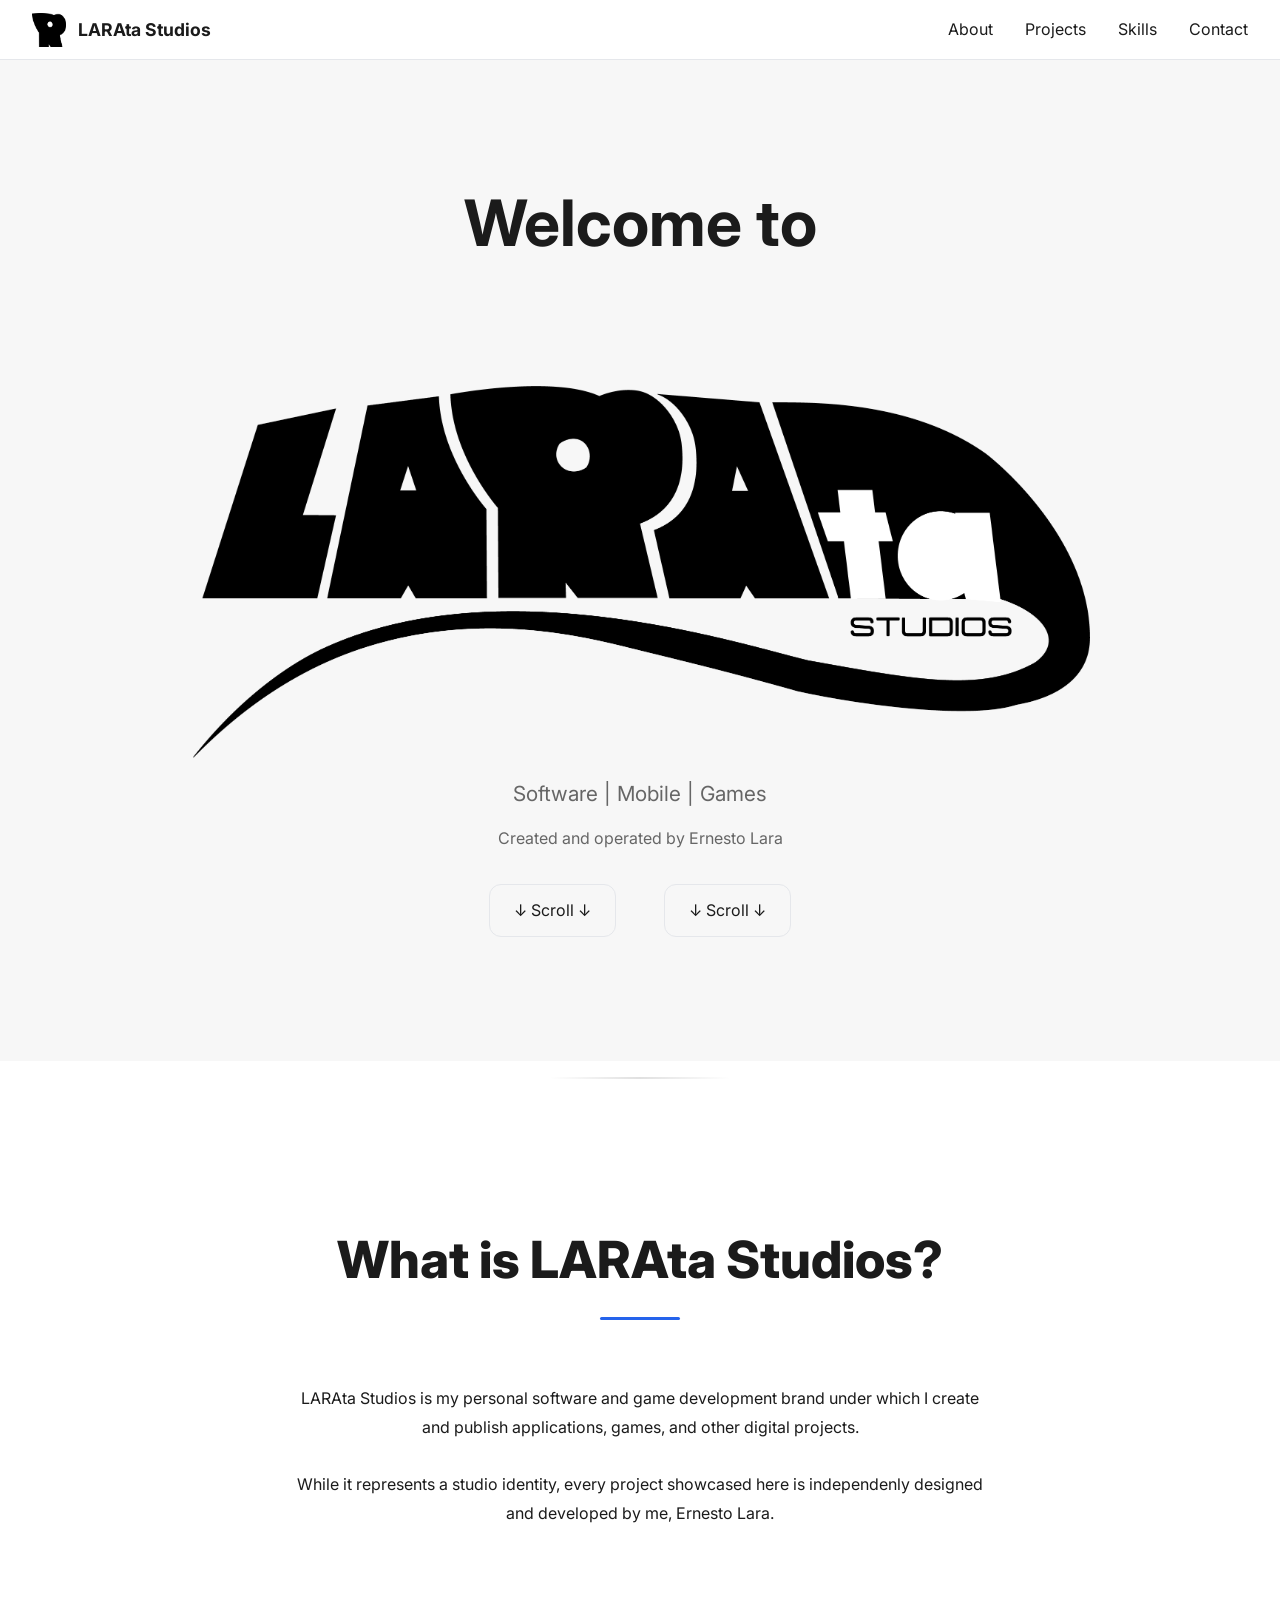
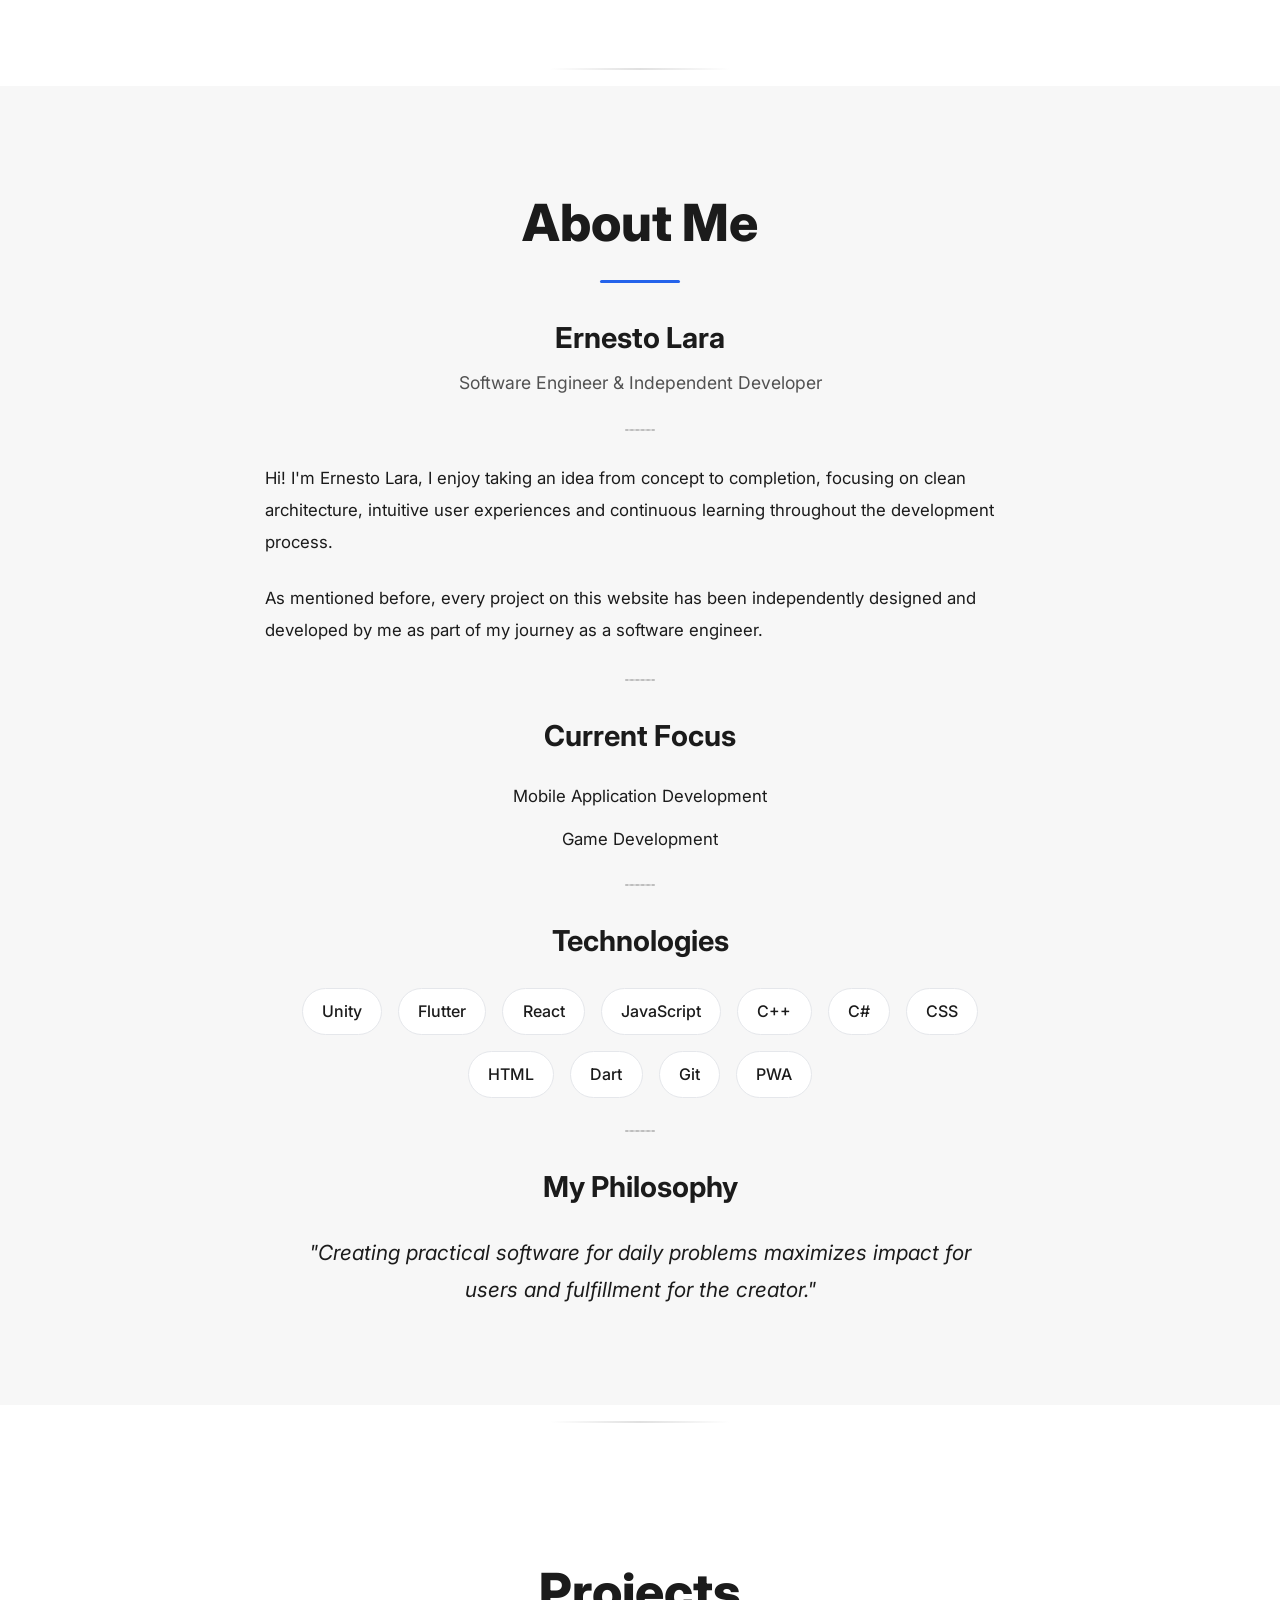
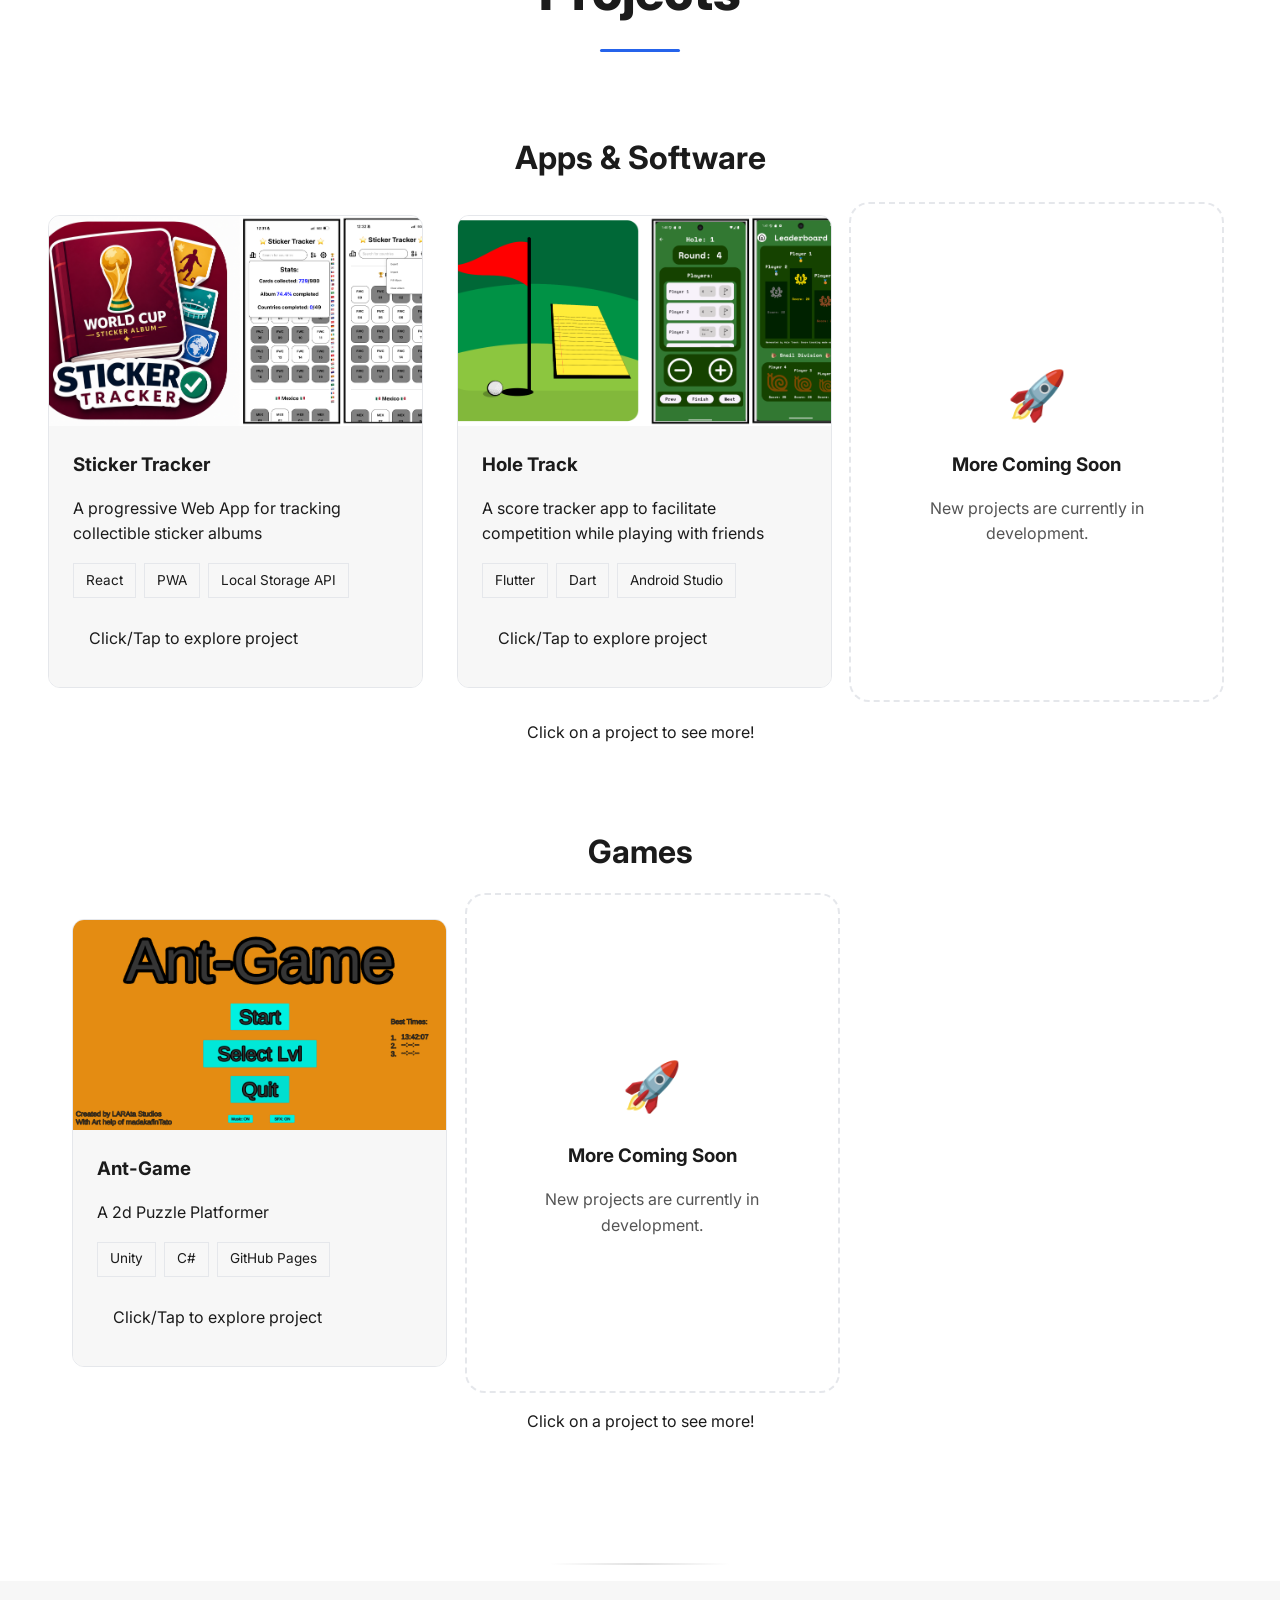
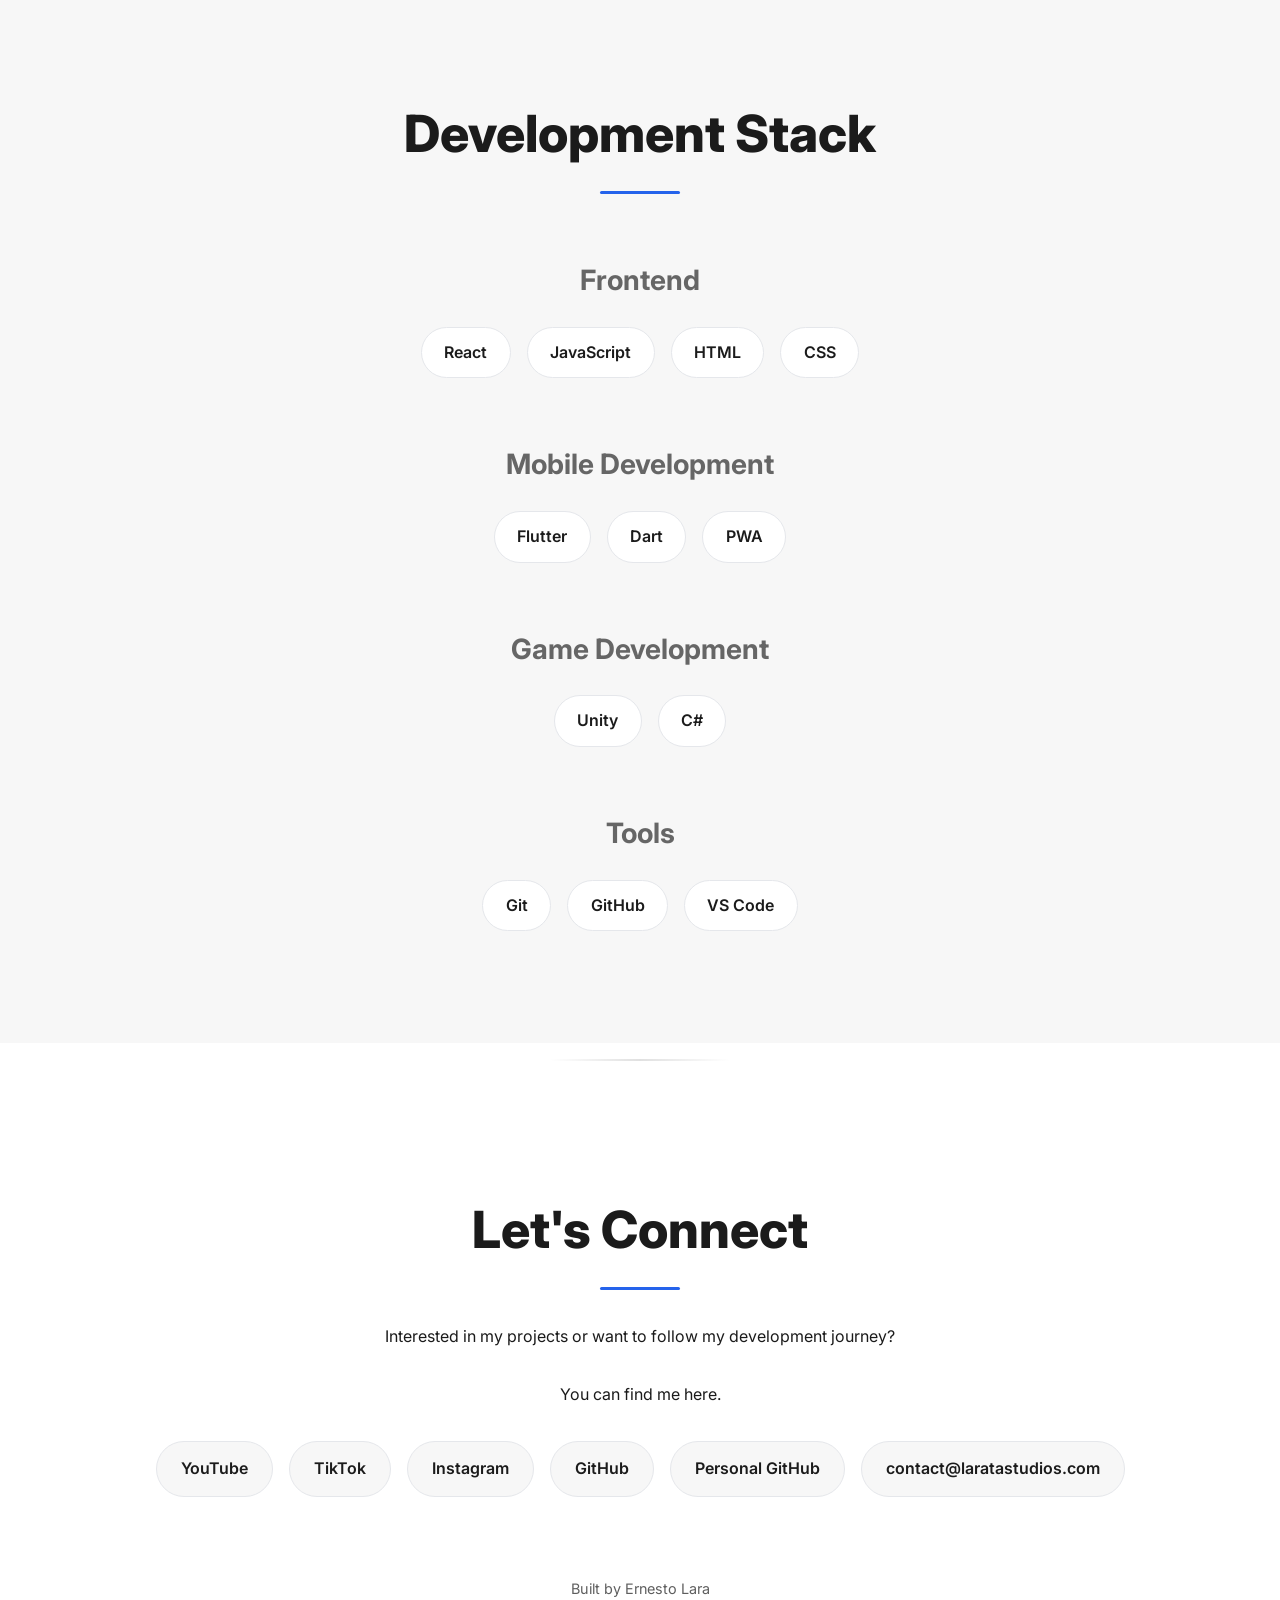
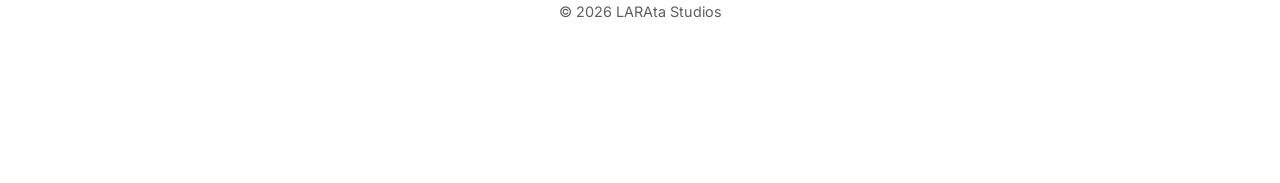
==== index.html @ 0b1e4a4b "Fixed routing not working" ====
<!doctype html>
<html lang="en">
  <head>
    <link rel="preconnect" href="https://fonts.googleapis.com">
    <link rel="preconnect" href="https://fonts.gstatic.com" crossorigin>
    
    <link href="https://fonts.googleapis.com/css2?family=Inter:wght@100..900&display=swap"
          rel="stylesheet"
    />
    
    
    <meta charset="UTF-8" />
    <link rel="icon" type="image/png" href="/favicon3.png" />
    <meta name="viewport" content="width=device-width, initial-scale=1.0" />
    <title>LARAta Studios</title>
    <script type="module" crossorigin src="/assets/index-BidEE31t.js"></script>
    <link rel="stylesheet" crossorigin href="/assets/index-SBicfuR3.css">
  </head>
  <body>
    <div id="root"></div>
  </body>
</html>
---- assets/index-SBicfuR3.css ----
:root{--font-family:"Inter", -apple-system, BlinkMacSystemFont, "Segoe UI", sans-serif;--bg:#fff;--surface:#f7f7f7;--text:#1b1b1b;--text-secondary:#666;--accent:#2563eb;--accent-hover:#1d4ed8;--border:#e5e7eb;--section-divider:#0000001f;--max-width:1200px;--section-padding:6rem;--radius-sm:8px;--radius-md:12px;--radius-lg:20px;--shadow-sm:0 2px 8px #0000000d;--shadow-md:0 6px 18px #00000014;--transition:.25s ease;--filter:none}@media (width<=1024px){:root{font-size:16px}}@media (prefers-color-scheme:dark){:root{--bg:#111;--surface:#1b1b1b;--text:#f4f4f4;--text-secondary:#b5b5b5;--accent:#4f8cff;--accent-hover:#79a6ff;--border:#fff;--filter:invert(1);--section-divider:#ffffff1f}}*,:before,:after{box-sizing:border-box;margin:0;padding:0}html{scroll-behavior:smooth}body{font-family:var(--font-family);background:var(--bg);color:var(--text);text-rendering:optimizelegibility;-webkit-font-smoothing:antialiased;-moz-osx-font-smoothing:grayscale;line-height:1.6}img{max-width:100%;display:block}a{color:inherit;text-decoration:none}button{font:inherit;cursor:pointer;background:0 0;border:none}ul,ol{list-style:none}section{padding:var(--section-padding) 0}.container{width:95%;margin:12px auto}body.menu-open{overflow:hidden}.page-section{padding:7rem 2rem}.page-section>*{max-width:1200px;margin-left:auto;margin-right:auto}.page-section-alt{background:var(--surface)}.section-title{text-align:center;font-size:clamp(2rem,4vw,3.5rem);font-weight:800}.section-title:after{content:"";background:var(--accent);border-radius:999px;width:80px;height:3px;margin:1rem auto 0;display:block}.studio-logo{border-radius:12px}.navbar{-webkit-backdrop-filter:blur(10px);backdrop-filter:blur(10px);background:var(--bg);border-bottom:1px solid var(--border);z-index:1000;padding-top:1px;position:sticky;top:0}.navbar-container{justify-content:space-between;align-items:center;display:flex}.navbar-brand{align-items:center;gap:.75rem;display:flex}.navbar-brand:hover{color:var(--accent)}.navbar-brand img{filter:var(--filter);cursor:pointer;width:34px;height:34px}.navbar-brand span{cursor:pointer;font-size:1.1rem;font-weight:700}.navbar-links{display:none}.navbar-links a,button{transition:var(--transition);color:var(--text)}.navbar-links a:hover,button:hover{color:var(--accent)}.menu-btn{display:block}.menu-btn img{filter:var(--filter)}.mobile-menu{background:var(--bg);z-index:1000;flex-direction:column;justify-content:center;align-items:center;gap:2rem;display:flex;position:fixed;inset:0;overflow-y:auto}.close-button{font-size:2rem;position:absolute;top:2rem;right:2rem}.mobile-menu a,.a-btn{color:var(--text);font-size:1.5rem;text-decoration:none}@media (width>=768px){.navbar-links{gap:2rem;display:flex}.menu-btn{display:none}}.hero{min-height:calc(100vh - var(--navbar-height));flex-direction:column;align-items:center;display:flex}.hero-container{text-align:center;flex-direction:column;justify-content:center;align-items:center;gap:1rem;display:flex}.logo-img{border:0px solid var(--border);width:100%;filter:var(--filter);border-radius:12px;justify-content:center;align-items:center;padding-top:100px;display:flex}.hero-title{font-size:2.5rem;font-weight:700}.tagline{color:var(--text-secondary);font-size:1.3rem}.hero-owner{color:var(--text-secondary)}.hero-btns{gap:3rem;margin-top:1rem;display:flex}.hero-btns button{color:var(--text);border-radius:var(--radius-md);border:1px solid var(--border);transition:var(--transition);cursor:default;padding:.8rem 1.5rem}@media (width>=768px){.logo-img{width:900px}.hero-title{font-size:4rem}}.about{flex-direction:column;align-items:center;max-width:100%;margin:0 auto;padding:6rem 2rem;display:flex}.about-title{text-align:center;font-size:clamp(2.5rem,5vw,4rem);font-weight:800}.section-divider{border:1px dashed var(--section-divider);background:var(--section-divider);border-radius:999px;width:30px;height:0;margin:2rem 0}.about-intro{flex-direction:column;align-items:center;gap:.5rem;display:flex}.about-intro h3{margin-top:2rem;font-size:1.8rem;font-weight:700}.about-subtitle{opacity:.75;text-align:center;font-size:1.1rem}.about-content{flex-direction:column;gap:1.5rem;max-width:750px;display:flex}.about-content p{text-align:left;font-size:1.05rem;line-height:1.9}.about-group{flex-direction:column;align-items:center;gap:1.5rem;display:flex}.about-group h3{font-size:1.8rem;font-weight:700}.about-list{text-align:center;flex-direction:column;gap:1rem;padding:0;list-style:none;display:flex}.about-list li{font-size:1.05rem}.tech-list{flex-wrap:wrap;justify-content:center;gap:1rem;max-width:700px;display:flex}.tech-list span{border:1px solid var(--border);background:var(--bg);border-radius:999px;padding:.6rem 1.2rem;font-weight:500}.about-group blockquote{text-align:center;max-width:700px;font-size:1.3rem;font-style:italic;line-height:1.8}@media (width<=768px){.about{padding:4rem 1.5rem}.about-content{text-align:left}.tech-list{gap:.75rem}}.skills{flex-direction:column;align-items:center;gap:4rem;display:flex}.skill-category{flex-direction:column;align-items:center;gap:1.5rem;display:flex}.skill-category h3{color:var(--text-secondary);font-size:1.75rem;font-weight:700}.skill-list{flex-wrap:wrap;justify-content:center;gap:1rem;max-width:900px;display:flex}.skill-list span{border:1px solid var(--border);background:var(--bg);border-radius:999px;padding:.75rem 1.4rem;font-weight:600;transition:all .2s}.skill-list span:hover{border-color:var(--accent);transform:translateY(-2px)}@media (width<=768px){.skills{gap:3rem}.skill-list{gap:.75rem}}.project-card{border:1px solid var(--border);border-radius:var(--radius-md);cursor:pointer;flex-direction:column;margin:1rem;transition:all .2s;display:flex;overflow:hidden}.project-card:hover{transform:translateY(-6px)}.project-image{aspect-ratio:16/9;object-fit:cover;width:100%}.project-content{background:var(--surface);flex-direction:column;gap:1rem;padding:1.5rem;display:flex}.project-technologies{flex-wrap:wrap;gap:.5rem;display:flex}.project-technologies span{border:1px solid var(--border);padding:.35rem .75rem;font-size:.85rem}.project-btn{border-radius:var(--radius-md);border:0px solid var(--border);align-self:flex-start;padding:.75rem 1rem}.coming-soon-card{aspect-ratio:3/4;border:2px dashed var(--border);border-radius:20px;flex-direction:column;flex-shrink:0;justify-content:center;align-items:center;gap:1rem;width:350px;transition:all .25s;display:flex}.coming-soon-icon{font-size:3rem}.coming-soon-card-h3{text-align:center}.coming-soon-card-p{text-align:center;opacity:.75;max-width:220px}.coming-soon-card:hover{transform:translateY(-4px)}.projects-section{flex-direction:column;gap:5rem;display:flex}.projects-category{flex-direction:column;justify-content:center;align-items:center;gap:0;width:100%;display:flex}.mobile{text-align:center;display:none}.not-mobile{text-align:center}.projects-category-h3{text-align:center;font-size:2rem;font-weight:700}.projects-wraper{width:100%;overflow:hidden}.projects-carousel{scroll-behavior:smooth;scroll-snap-type:x proximity;scrollbar-width:none;justify-content:left;align-items:center;gap:.1rem;max-width:100%;padding:1rem;display:flex;overflow:auto hidden}.projects-carousel>*{scroll-snap-align:start;flex:0 0 375px}@media (width<=768px){.mobile{text-align:center;display:block}.not-mobile{display:none}.projects-carousel{justify-content:left}.projects-carousel>*{flex:0 0 375px}}.connect{flex-direction:column;align-items:center;gap:2rem;display:flex}.connect-description{text-align:center;max-width:650px;line-height:1.8}.connect-links{flex-wrap:wrap;justify-content:center;gap:1rem;display:flex}.connect-links a{color:var(--text);background:var(--surface);border:1px solid var(--border);border-radius:999px;padding:.9rem 1.5rem;font-weight:600;text-decoration:none;transition:all .2s}.connect-links a:hover{border-color:var(--accent);transform:translateY(-2px)}.footer{text-align:center;opacity:.7;padding:3rem 2rem;font-size:.9rem}@media (width<=768px){.connect-links{flex-direction:column;width:100%;max-width:350px}.connect-links a{text-align:center}}.studio{text-align:center}.studio p{margin-top:4rem;max-width:700px;margin-inline:auto;line-height:1.8}.page-divider{justify-content:center;align-items:center;padding:1rem 0;display:flex}.page-divider:before{content:"";background:linear-gradient(to right, transparent, var(--section-divider),transparent);border-radius:999px;width:180px;height:2px}.p-subtitle{max-width:95%;color:var(--text-secondary);text-align:left;text-align:center;margin-bottom:2rem;line-height:1.7}.main-btns{color:var(--text);border:1px solid var(--border);background-color:#00f;border-radius:12px;margin-right:12px;padding:8px}.main-container{flex-direction:column;justify-content:center;display:flex}.src-code{text-align:center;color:var(--text-secondary);margin-bottom:5rem}.main-container h1{text-align:center;margin-top:6rem;margin-bottom:2rem;font-size:2rem}.main-container h1:after{content:"";background:var(--accent);border-radius:999px;width:70px;height:3px;margin:.8rem auto 0;display:block}.main-title{text-align:center;white-space:nowrap;margin-top:12px;font-size:clamp(2.5rem,6vw,5rem);font-weight:800}@media (width<=764px){.main-container h1{font-size:1.5rem}.main-title{font-size:clamp(2.5rem,6vw,5rem)}}@media (width>=1200px){.src-code{margin-left:360px;margin-right:360px}}.project-section-ul{text-align:center;flex-direction:column;align-items:center;gap:1rem;list-style:none;display:flex}.project-section-ul li{color:var(--text-secondary);font-size:1.05rem;line-height:1.7}.design-container{flex-direction:column;justify-content:center;align-items:center;margin:0 12px;display:flex}.decision-container h3{text-align:center;margin-bottom:.5rem;font-weight:500}.design-container p{max-width:950px;color:var(--text-secondary);text-align:left;margin-bottom:2rem;line-height:1.7}@media (width>=4400px){.design-container{margin-left:360px;margin-right:360px}}.challenges-container ul{text-align:left;flex-direction:column;gap:1.5rem;display:flex}.challenges-container li{color:var(--text-secondary);line-height:1.8rem}.challenges-container strong{color:red}@media (width>=1200px){.challenges-container ul{margin-left:320px;margin-right:320px}}.back-btn{z-index:1000;border:1px solid var(--border);background:var(--surface);color:var(--text);cursor:pointer;border-radius:999px;padding:.8rem 1.2rem;transition:all .2s;position:fixed;bottom:1.5rem;left:1.5rem;box-shadow:0 8px 20px #00000026}.back-btn:hover{transform:translate(-2px)}@media (width<=768px){.back-btn{padding:.75rem 1rem;font-size:.9rem;bottom:1rem;left:1rem}}.project-gallery{margin:1rem 0}.gallery-container{justify-content:center;align-items:center;gap:1rem;display:flex}.gallery-img-container{border:1px solid var(--border);border-radius:16px;justify-content:center;align-items:center;width:1200px;min-height:500px;max-height:75vh;padding:1rem;display:flex;overflow:hidden}.gallery-image{object-fit:contain;-webkit-user-select:none;user-select:none;width:auto;max-width:100%;height:auto;max-height:70vh}.gallery-arrow{width:64px;height:64px;color:var(--text);border:0px solid var(--border);background:var(--bg);cursor:pointer;border-radius:50%;font-size:1.25rem;transition:all .2s}.arrow-img{width:64px;height:64px;filter:var(--filter)}.gallery-arrow:hover{transform:scale(1.1)}.gallery-indicators{justify-content:center;gap:.75rem;margin-top:1.5rem;display:flex}.gallery-dot{cursor:pointer;opacity:.35;background:var(--text);border:none;border-radius:50%;width:12px;height:12px;transition:all .2s}.gallery-dot.active{opacity:1;transform:scale(1.3)}@media (width<=768px){.gallery-container{gap:.5rem}.gallery-img-container{min-height:350px;max-height:60hv;flex:1;padding:.5rem}.gallery-arrow{width:40px;height:40px}}.project-links{flex-wrap:wrap;justify-content:center;align-items:center;gap:1rem;margin:0 0;display:flex}.project-button{cursor:pointer;border:2px solid #0000;border-radius:999px;padding:.9rem 1.6rem;font-weight:600;text-decoration:none;transition:all .2s}.project-button.primary{background:var(--accent);color:#fff}.project-button.primary:hover{opacity:.92;transform:translateY(-2px)}.project-button.secondary{color:var(--text);border:2px solid var(--border);background:0 0}.project-button.secondary:hover{background:var(--surface);transform:translateY(-2px)}@media (width<=768px){.project-links{flex-direction:column;align-items:stretch}.project-button{text-align:center}}
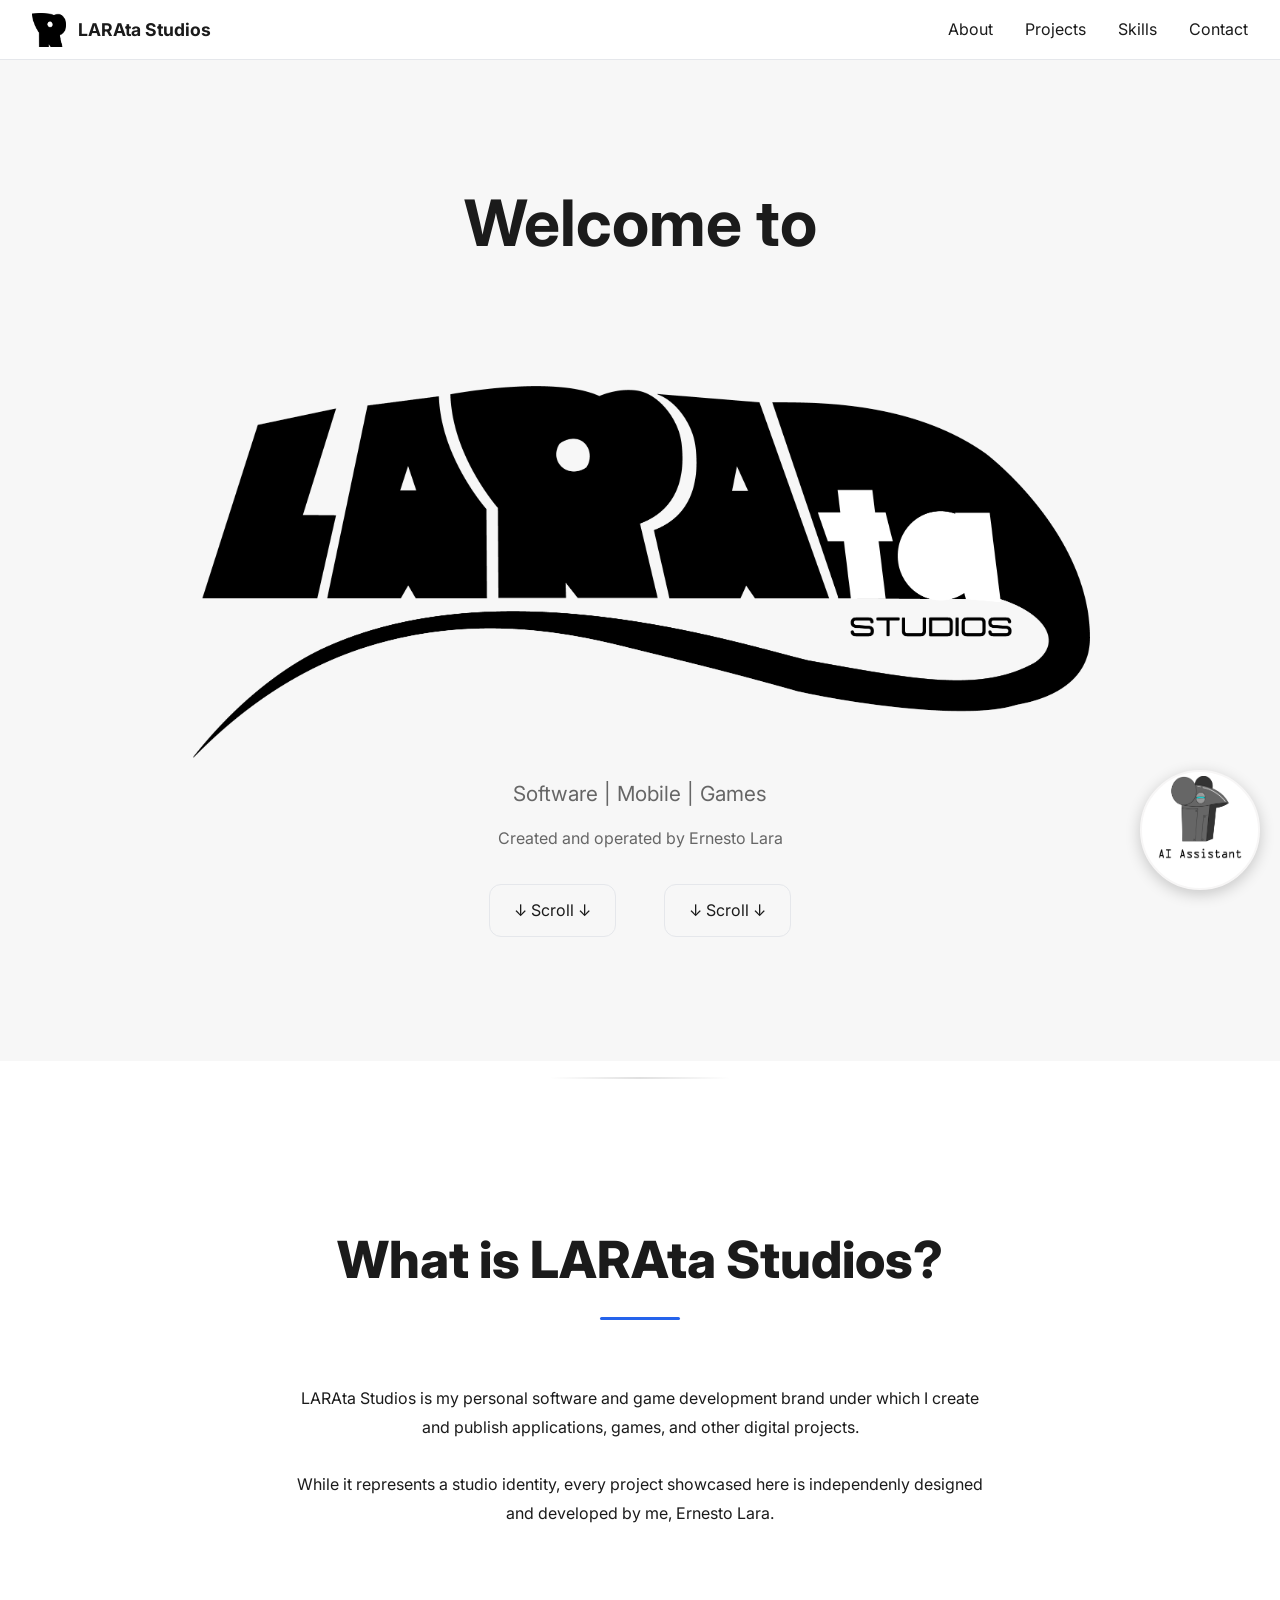
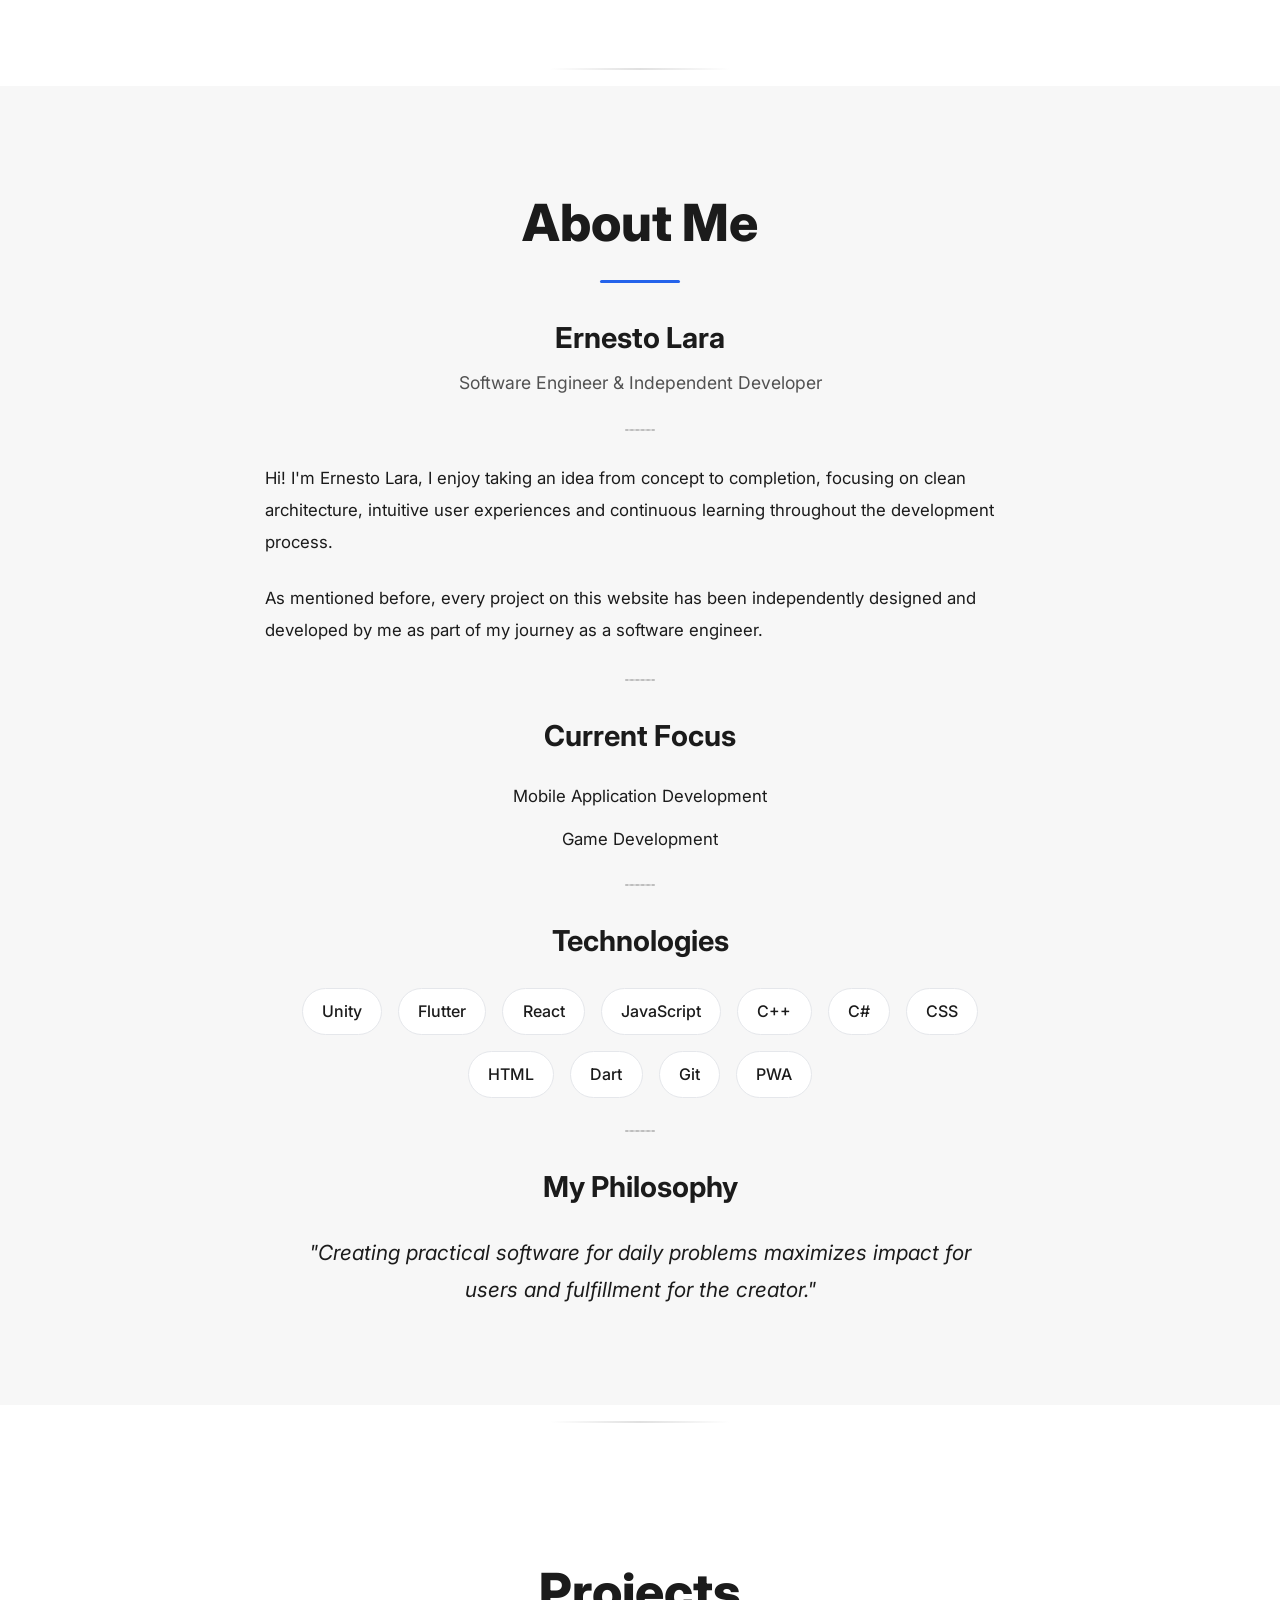
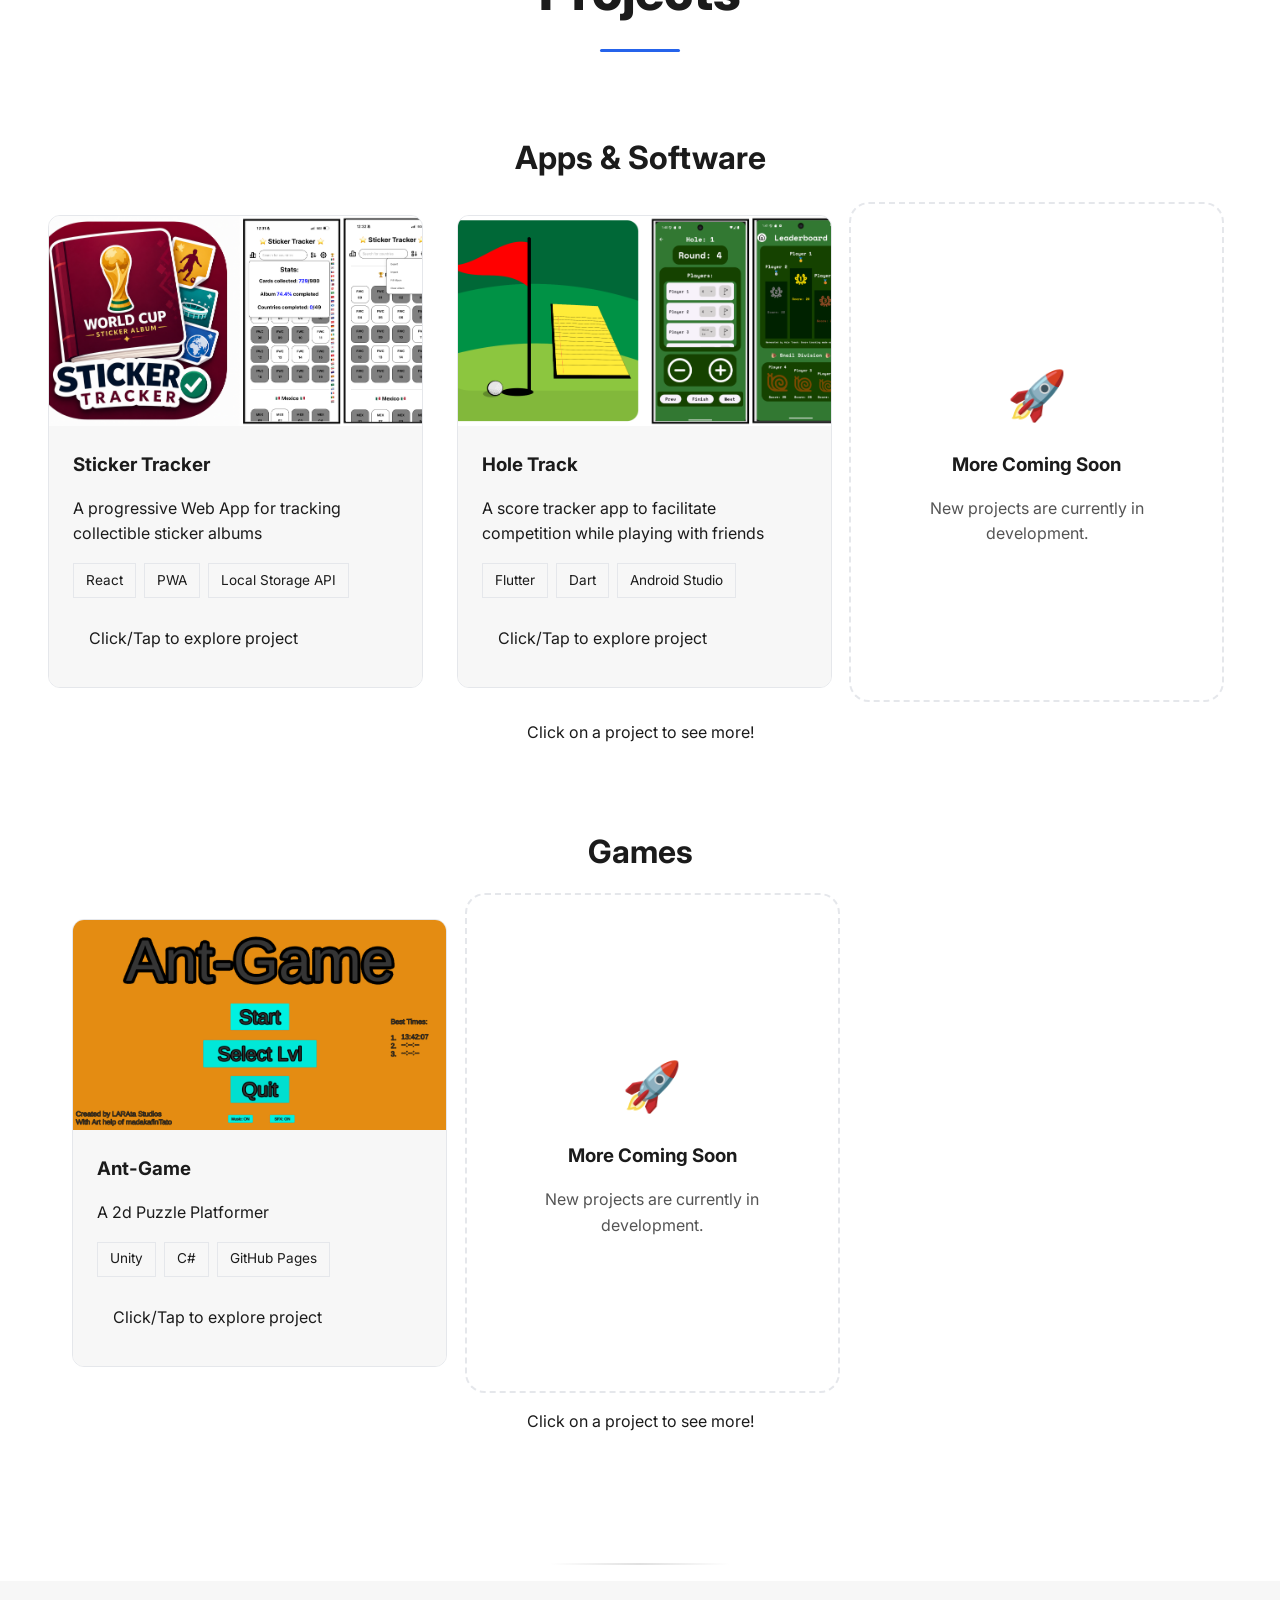
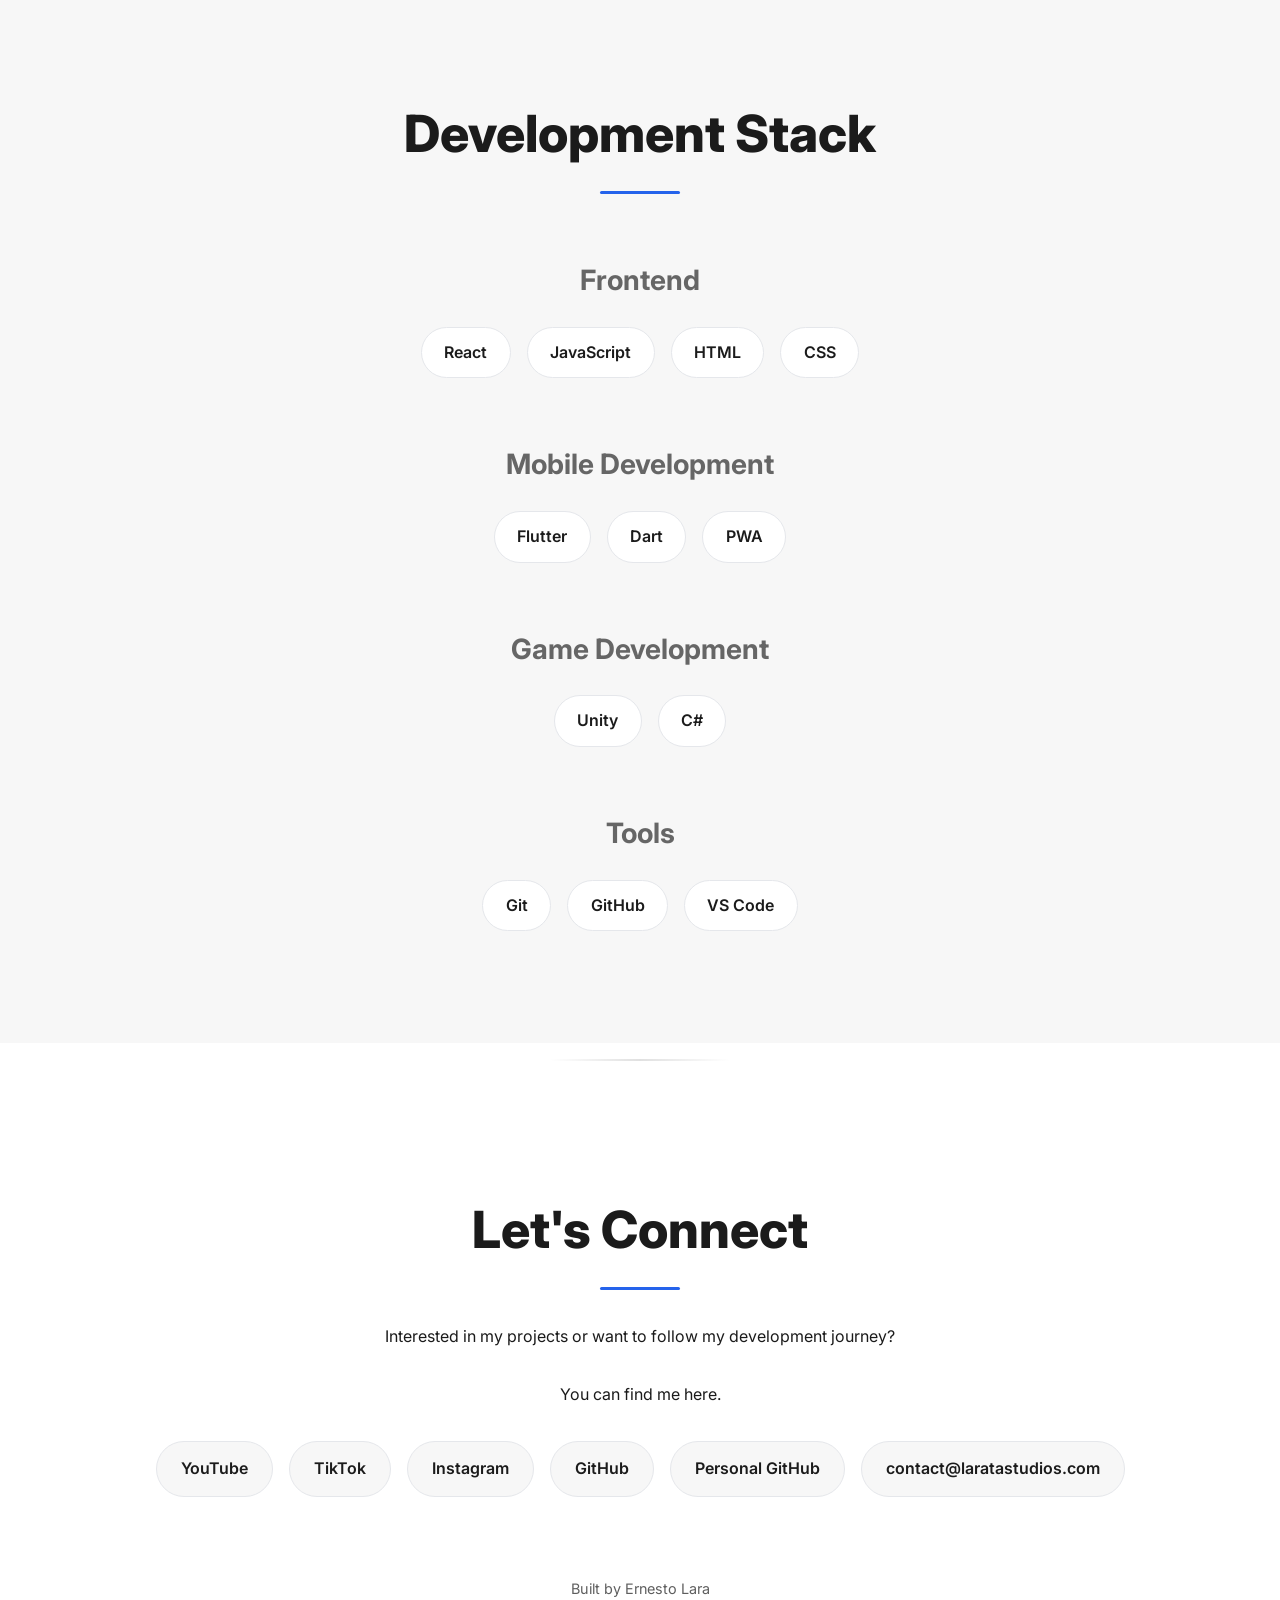
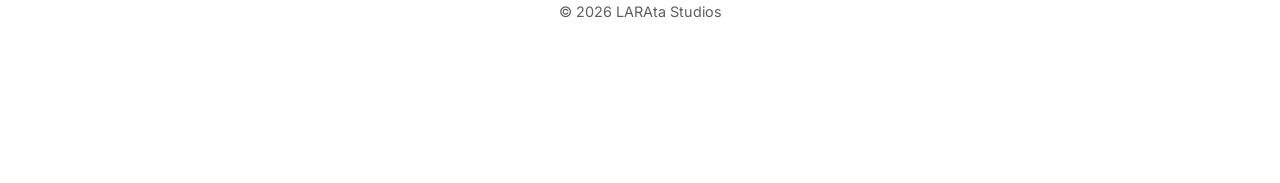
==== commit 848f146e: "Added AI Assistant" ====
--- a/index.html
+++ b/index.html
@@ -13,8 +13,8 @@
     <link rel="icon" type="image/png" href="/favicon3.png" />
     <meta name="viewport" content="width=device-width, initial-scale=1.0" />
     <title>LARAta Studios</title>
-    <script type="module" crossorigin src="/assets/index-BidEE31t.js"></script>
-    <link rel="stylesheet" crossorigin href="/assets/index-SBicfuR3.css">
+    <script type="module" crossorigin src="/assets/index-DReFy191.js"></script>
+    <link rel="stylesheet" crossorigin href="/assets/index-CR5Vaqlk.css">
   </head>
   <body>
     <div id="root"></div>
--- a/assets/index-CR5Vaqlk.css
+++ b/assets/index-CR5Vaqlk.css
@@ -0,0 +1 @@
+:root{--font-family:"Inter", -apple-system, BlinkMacSystemFont, "Segoe UI", sans-serif;--bg:#fff;--surface:#f7f7f7;--text:#1b1b1b;--text-secondary:#666;--accent:#2563eb;--accent-hover:#1d4ed8;--border:#e5e7eb;--section-divider:#0000001f;--max-width:1200px;--section-padding:6rem;--radius-sm:8px;--radius-md:12px;--radius-lg:20px;--shadow-sm:0 2px 8px #0000000d;--shadow-md:0 6px 18px #00000014;--transition:.25s ease;--filter:none}@media (width<=1024px){:root{font-size:16px}}@media (prefers-color-scheme:dark){:root{--bg:#111;--surface:#1b1b1b;--text:#f4f4f4;--text-secondary:#b5b5b5;--accent:#4f8cff;--accent-hover:#79a6ff;--border:#fff;--filter:invert(1);--section-divider:#ffffff1f}}*,:before,:after{box-sizing:border-box;margin:0;padding:0}html{scroll-behavior:smooth}body{font-family:var(--font-family);background:var(--bg);color:var(--text);text-rendering:optimizelegibility;-webkit-font-smoothing:antialiased;-moz-osx-font-smoothing:grayscale;line-height:1.6}img{max-width:100%;display:block}a{color:inherit;text-decoration:none}button{font:inherit;cursor:pointer;background:0 0;border:none}ul,ol{list-style:none}section{padding:var(--section-padding) 0}.container{width:95%;margin:12px auto}body.menu-open{overflow:hidden}.page-section{padding:7rem 2rem}.page-section>*{max-width:1200px;margin-left:auto;margin-right:auto}.page-section-alt{background:var(--surface)}.section-title{text-align:center;font-size:clamp(2rem,4vw,3.5rem);font-weight:800}.section-title:after{content:"";background:var(--accent);border-radius:999px;width:80px;height:3px;margin:1rem auto 0;display:block}.studio-logo{border-radius:12px}.navbar{-webkit-backdrop-filter:blur(10px);backdrop-filter:blur(10px);background:var(--bg);border-bottom:1px solid var(--border);z-index:1000;padding-top:1px;position:sticky;top:0}.navbar-container{justify-content:space-between;align-items:center;display:flex}.navbar-brand{align-items:center;gap:.75rem;display:flex}.navbar-brand:hover{color:var(--accent)}.navbar-brand img{filter:var(--filter);cursor:pointer;width:34px;height:34px}.navbar-brand span{cursor:pointer;font-size:1.1rem;font-weight:700}.navbar-links{display:none}.navbar-links a,button{transition:var(--transition);color:var(--text)}.navbar-links a:hover,button:hover{color:var(--accent)}.menu-btn{display:block}.menu-btn img{filter:var(--filter)}.mobile-menu{background:var(--bg);z-index:1000;flex-direction:column;justify-content:center;align-items:center;gap:2rem;display:flex;position:fixed;inset:0;overflow-y:auto}.close-button{font-size:2rem;position:absolute;top:2rem;right:2rem}.mobile-menu a,.a-btn{color:var(--text);font-size:1.5rem;text-decoration:none}@media (width>=768px){.navbar-links{gap:2rem;display:flex}.menu-btn{display:none}}.hero{min-height:calc(100vh - var(--navbar-height));flex-direction:column;align-items:center;display:flex}.hero-container{text-align:center;flex-direction:column;justify-content:center;align-items:center;gap:1rem;display:flex}.logo-img{border:0px solid var(--border);width:100%;filter:var(--filter);border-radius:12px;justify-content:center;align-items:center;padding-top:100px;display:flex}.hero-title{font-size:2.5rem;font-weight:700}.tagline{color:var(--text-secondary);font-size:1.3rem}.hero-owner{color:var(--text-secondary)}.hero-btns{gap:3rem;margin-top:1rem;display:flex}.hero-btns button{color:var(--text);border-radius:var(--radius-md);border:1px solid var(--border);transition:var(--transition);cursor:default;padding:.8rem 1.5rem}@media (width>=768px){.logo-img{width:900px}.hero-title{font-size:4rem}}.about{flex-direction:column;align-items:center;max-width:100%;margin:0 auto;padding:6rem 2rem;display:flex}.about-title{text-align:center;font-size:clamp(2.5rem,5vw,4rem);font-weight:800}.section-divider{border:1px dashed var(--section-divider);background:var(--section-divider);border-radius:999px;width:30px;height:0;margin:2rem 0}.about-intro{flex-direction:column;align-items:center;gap:.5rem;display:flex}.about-intro h3{margin-top:2rem;font-size:1.8rem;font-weight:700}.about-subtitle{opacity:.75;text-align:center;font-size:1.1rem}.about-content{flex-direction:column;gap:1.5rem;max-width:750px;display:flex}.about-content p{text-align:left;font-size:1.05rem;line-height:1.9}.about-group{flex-direction:column;align-items:center;gap:1.5rem;display:flex}.about-group h3{font-size:1.8rem;font-weight:700}.about-list{text-align:center;flex-direction:column;gap:1rem;padding:0;list-style:none;display:flex}.about-list li{font-size:1.05rem}.tech-list{flex-wrap:wrap;justify-content:center;gap:1rem;max-width:700px;display:flex}.tech-list span{border:1px solid var(--border);background:var(--bg);border-radius:999px;padding:.6rem 1.2rem;font-weight:500}.about-group blockquote{text-align:center;max-width:700px;font-size:1.3rem;font-style:italic;line-height:1.8}@media (width<=768px){.about{padding:4rem 1.5rem}.about-content{text-align:left}.tech-list{gap:.75rem}}.skills{flex-direction:column;align-items:center;gap:4rem;display:flex}.skill-category{flex-direction:column;align-items:center;gap:1.5rem;display:flex}.skill-category h3{color:var(--text-secondary);font-size:1.75rem;font-weight:700}.skill-list{flex-wrap:wrap;justify-content:center;gap:1rem;max-width:900px;display:flex}.skill-list span{border:1px solid var(--border);background:var(--bg);border-radius:999px;padding:.75rem 1.4rem;font-weight:600;transition:all .2s}.skill-list span:hover{border-color:var(--accent);transform:translateY(-2px)}@media (width<=768px){.skills{gap:3rem}.skill-list{gap:.75rem}}.project-card{border:1px solid var(--border);border-radius:var(--radius-md);cursor:pointer;flex-direction:column;margin:1rem;transition:all .2s;display:flex;overflow:hidden}.project-card:hover{transform:translateY(-6px)}.project-image{aspect-ratio:16/9;object-fit:cover;width:100%}.project-content{background:var(--surface);flex-direction:column;gap:1rem;padding:1.5rem;display:flex}.project-technologies{flex-wrap:wrap;gap:.5rem;display:flex}.project-technologies span{border:1px solid var(--border);padding:.35rem .75rem;font-size:.85rem}.project-btn{border-radius:var(--radius-md);border:0px solid var(--border);align-self:flex-start;padding:.75rem 1rem}.coming-soon-card{aspect-ratio:3/4;border:2px dashed var(--border);border-radius:20px;flex-direction:column;flex-shrink:0;justify-content:center;align-items:center;gap:1rem;width:350px;transition:all .25s;display:flex}.coming-soon-icon{font-size:3rem}.coming-soon-card-h3{text-align:center}.coming-soon-card-p{text-align:center;opacity:.75;max-width:220px}.coming-soon-card:hover{transform:translateY(-4px)}.projects-section{flex-direction:column;gap:5rem;display:flex}.projects-category{flex-direction:column;justify-content:center;align-items:center;gap:0;width:100%;display:flex}.mobile{text-align:center;display:none}.not-mobile{text-align:center}.projects-category-h3{text-align:center;font-size:2rem;font-weight:700}.projects-wraper{width:100%;overflow:hidden}.projects-carousel{scroll-behavior:smooth;scroll-snap-type:x proximity;scrollbar-width:none;justify-content:left;align-items:center;gap:.1rem;max-width:100%;padding:1rem;display:flex;overflow:auto hidden}.projects-carousel>*{scroll-snap-align:start;flex:0 0 375px}@media (width<=768px){.mobile{text-align:center;display:block}.not-mobile{display:none}.projects-carousel{justify-content:left}.projects-carousel>*{flex:0 0 375px}}.connect{flex-direction:column;align-items:center;gap:2rem;display:flex}.connect-description{text-align:center;max-width:650px;line-height:1.8}.connect-links{flex-wrap:wrap;justify-content:center;gap:1rem;display:flex}.connect-links a{color:var(--text);background:var(--surface);border:1px solid var(--border);border-radius:999px;padding:.9rem 1.5rem;font-weight:600;text-decoration:none;transition:all .2s}.connect-links a:hover{border-color:var(--accent);transform:translateY(-2px)}.footer{text-align:center;opacity:.7;padding:3rem 2rem;font-size:.9rem}@media (width<=768px){.connect-links{flex-direction:column;width:100%;max-width:350px}.connect-links a{text-align:center}}.studio{text-align:center}.studio p{margin-top:4rem;max-width:700px;margin-inline:auto;line-height:1.8}.page-divider{justify-content:center;align-items:center;padding:1rem 0;display:flex}.page-divider:before{content:"";background:linear-gradient(to right, transparent, var(--section-divider),transparent);border-radius:999px;width:180px;height:2px}.chat-btn{cursor:pointer;z-index:1001;background:#fff;border:2px solid #f7f6f6;border-radius:50%;flex-direction:column;align-items:center;width:120px;height:120px;display:flex;position:fixed;bottom:10px;right:20px;box-shadow:0 4px 15px #0003}.chat-btn:hover{transform:translateY(-6px)}.chat-btn img{width:84px;height:84px;margin-top:4px;padding:0}@media (width<=600px){.chat-btn{width:104px;height:104px}.chat-btn img{width:72px;height:72px}}.chatbox{z-index:1000;background:#fff;border-radius:16px;flex-direction:column;width:380px;height:550px;display:flex;position:fixed;bottom:155px;right:20px;overflow:hidden;box-shadow:0 8px 30px #00000026}.chat-header{color:#fff;background:#222;border-bottom:1px solid #ddd;padding:1rem;font-weight:700}.chat-messages{overscroll-behavior:contain;flex-direction:column;flex:1;gap:.75rem;padding:1rem;display:flex;overflow-y:auto}@media (width<=600px){.chatbox{width:calc(100vw - 20px);height:75vh;bottom:130px;left:10px;right:10px}}.msg-container{word-wrap:break-word;border-radius:16px;max-width:75%;padding:.75rem 1rem;line-height:1.4}.msg-container p{white-space:pre-wrap}.msg-container.user{color:#fff;background:#0078ff;align-self:flex-end}.msg-container.assistant{color:#222;background:#f1f1f1;align-self:flex-start}@media (width<=600px){.msg-container{max-width:85%}}.input-container{color:#fff;border-top:1px solid #ddd;gap:.5rem;padding:1rem;display:flex}.chat-input{border:1px solid #ccc;border-radius:10px;outline:none;flex:1;padding:.75rem;font-size:1rem}.chat-input:focus{border-color:#0078ff}.chat-send-btn{color:#fff;cursor:pointer;background:#0078ff;border:none;border-radius:10px;padding:.75rem 1rem;transition:all .2s}.chat-send-btn:hover{opacity:.9}.chat-send-btn:disabled{opacity:.6;cursor:not-allowed}@keyframes bounce{0%,80%,to{transform:translateY(0)}40%{transform:translateY(-5px)}}.typing-indicator{background:#f1f1f1;border-radius:16px;align-self:flex-start;gap:.3rem;width:fit-content;padding:.75rem 1rem;display:flex}.typing-indicator span{background:#777;border-radius:50%;width:8px;height:8px;animation:1.2s infinite bounce}.typing-indicator span:nth-child(2){animation-delay:.2s}.typing-indicator span:nth-child(3){animation-delay:.4s}.p-subtitle{max-width:95%;color:var(--text-secondary);text-align:left;text-align:center;margin-bottom:2rem;line-height:1.7}.main-btns{color:var(--text);border:1px solid var(--border);background-color:#00f;border-radius:12px;margin-right:12px;padding:8px}.main-container{flex-direction:column;justify-content:center;display:flex}.src-code{text-align:center;color:var(--text-secondary);margin-bottom:5rem}.main-container h1{text-align:center;margin-top:6rem;margin-bottom:2rem;font-size:2rem}.main-container h1:after{content:"";background:var(--accent);border-radius:999px;width:70px;height:3px;margin:.8rem auto 0;display:block}.main-title{text-align:center;white-space:nowrap;margin-top:12px;font-size:clamp(2.5rem,6vw,5rem);font-weight:800}@media (width<=764px){.main-container h1{font-size:1.5rem}.main-title{font-size:clamp(2.5rem,6vw,5rem)}}@media (width>=1200px){.src-code{margin-left:360px;margin-right:360px}}.project-section-ul{text-align:center;flex-direction:column;align-items:center;gap:1rem;list-style:none;display:flex}.project-section-ul li{color:var(--text-secondary);font-size:1.05rem;line-height:1.7}.design-container{flex-direction:column;justify-content:center;align-items:center;margin:0 12px;display:flex}.decision-container h3{text-align:center;margin-bottom:.5rem;font-weight:500}.design-container p{max-width:950px;color:var(--text-secondary);text-align:left;margin-bottom:2rem;line-height:1.7}@media (width>=4400px){.design-container{margin-left:360px;margin-right:360px}}.challenges-container ul{text-align:left;flex-direction:column;gap:1.5rem;display:flex}.challenges-container li{color:var(--text-secondary);line-height:1.8rem}.challenges-container strong{color:red}@media (width>=1200px){.challenges-container ul{margin-left:320px;margin-right:320px}}.back-btn{z-index:1000;border:1px solid var(--border);background:var(--surface);color:var(--text);cursor:pointer;border-radius:999px;padding:.8rem 1.2rem;transition:all .2s;position:fixed;bottom:1.5rem;left:1.5rem;box-shadow:0 8px 20px #00000026}.back-btn:hover{transform:translate(-2px)}@media (width<=768px){.back-btn{padding:.75rem 1rem;font-size:.9rem;bottom:1rem;left:1rem}}.project-gallery{margin:1rem 0}.gallery-container{justify-content:center;align-items:center;gap:1rem;display:flex}.gallery-img-container{border:1px solid var(--border);border-radius:16px;justify-content:center;align-items:center;width:1200px;min-height:500px;max-height:75vh;padding:1rem;display:flex;overflow:hidden}.gallery-image{object-fit:contain;-webkit-user-select:none;user-select:none;width:auto;max-width:100%;height:auto;max-height:70vh}.gallery-arrow{width:64px;height:64px;color:var(--text);border:0px solid var(--border);background:var(--bg);cursor:pointer;border-radius:50%;font-size:1.25rem;transition:all .2s}.arrow-img{width:64px;height:64px;filter:var(--filter)}.gallery-arrow:hover{transform:scale(1.1)}.gallery-indicators{justify-content:center;gap:.75rem;margin-top:1.5rem;display:flex}.gallery-dot{cursor:pointer;opacity:.35;background:var(--text);border:none;border-radius:50%;width:12px;height:12px;transition:all .2s}.gallery-dot.active{opacity:1;transform:scale(1.3)}@media (width<=768px){.gallery-container{gap:.5rem}.gallery-img-container{min-height:350px;max-height:60hv;flex:1;padding:.5rem}.gallery-arrow{width:40px;height:40px}}.project-links{flex-wrap:wrap;justify-content:center;align-items:center;gap:1rem;margin:0 0;display:flex}.project-button{cursor:pointer;border:2px solid #0000;border-radius:999px;padding:.9rem 1.6rem;font-weight:600;text-decoration:none;transition:all .2s}.project-button.primary{background:var(--accent);color:#fff}.project-button.primary:hover{opacity:.92;transform:translateY(-2px)}.project-button.secondary{color:var(--text);border:2px solid var(--border);background:0 0}.project-button.secondary:hover{background:var(--surface);transform:translateY(-2px)}@media (width<=768px){.project-links{flex-direction:column;align-items:stretch}.project-button{text-align:center}}
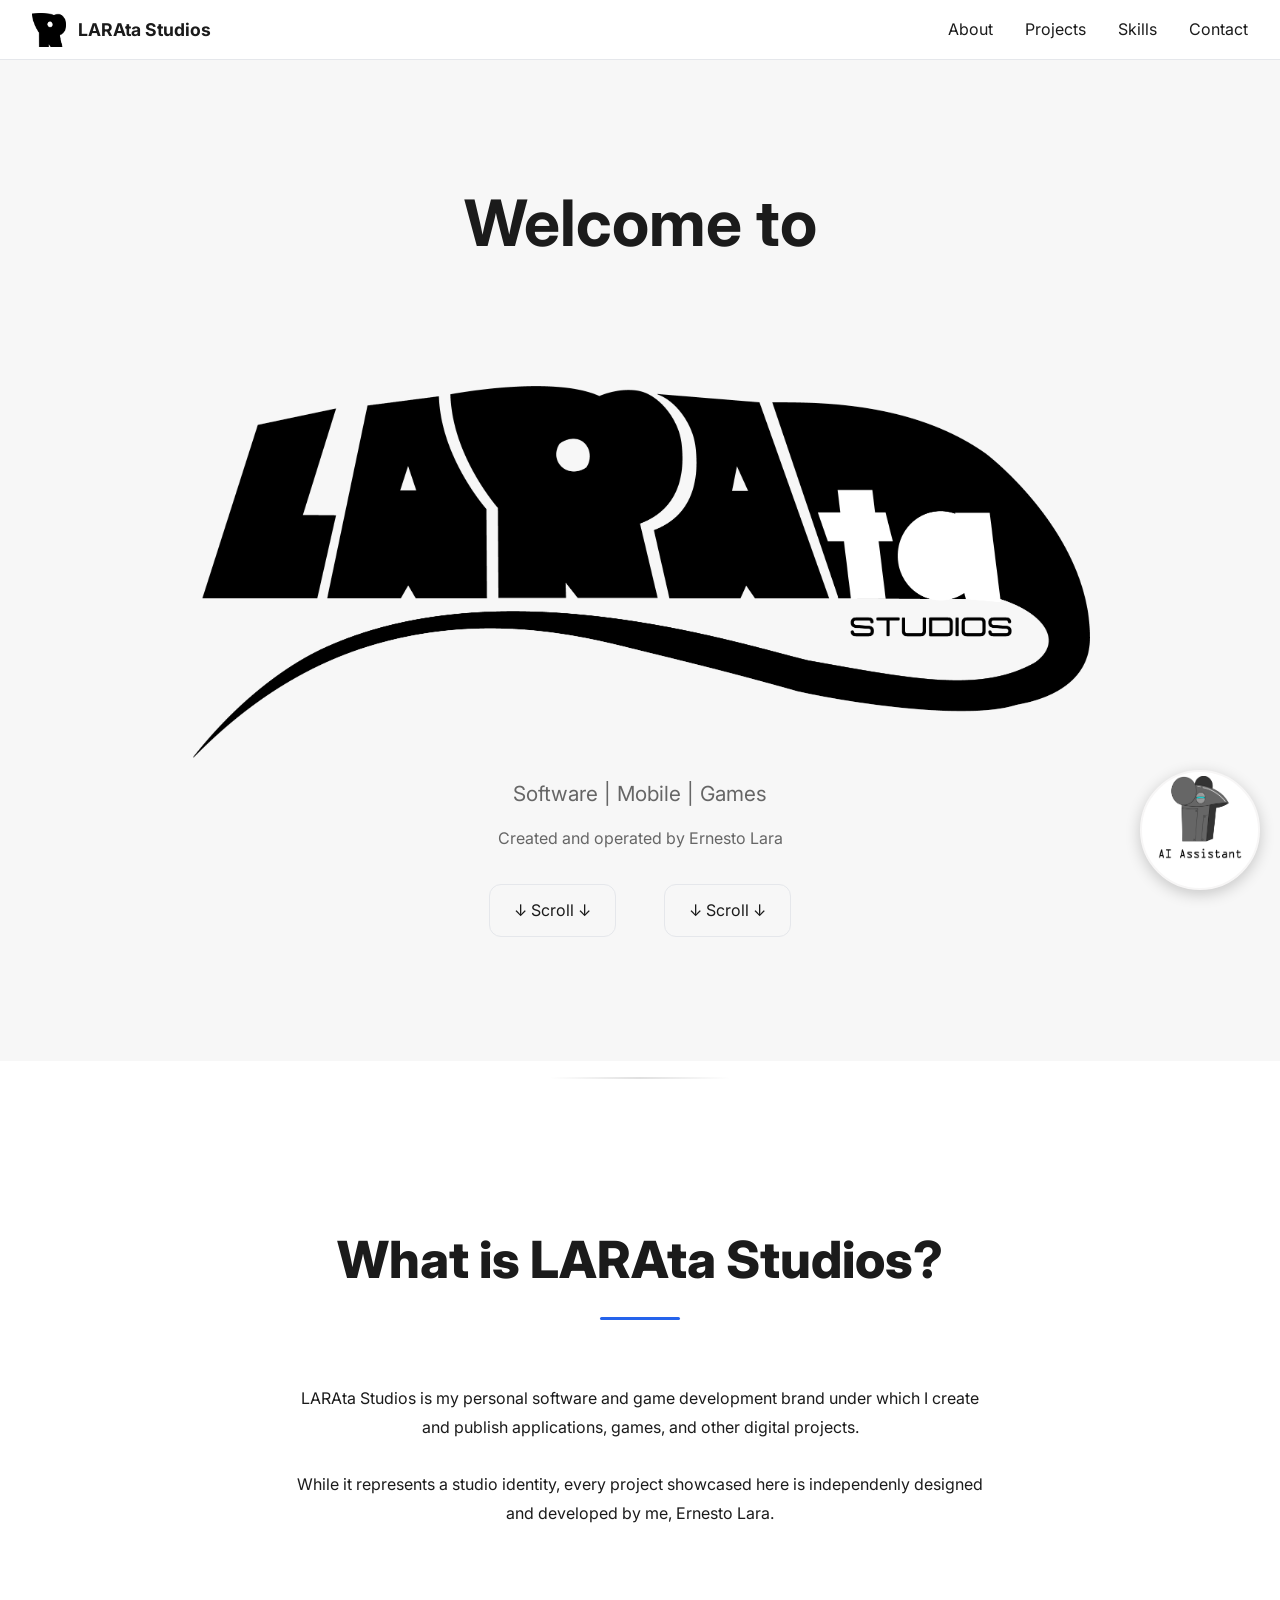
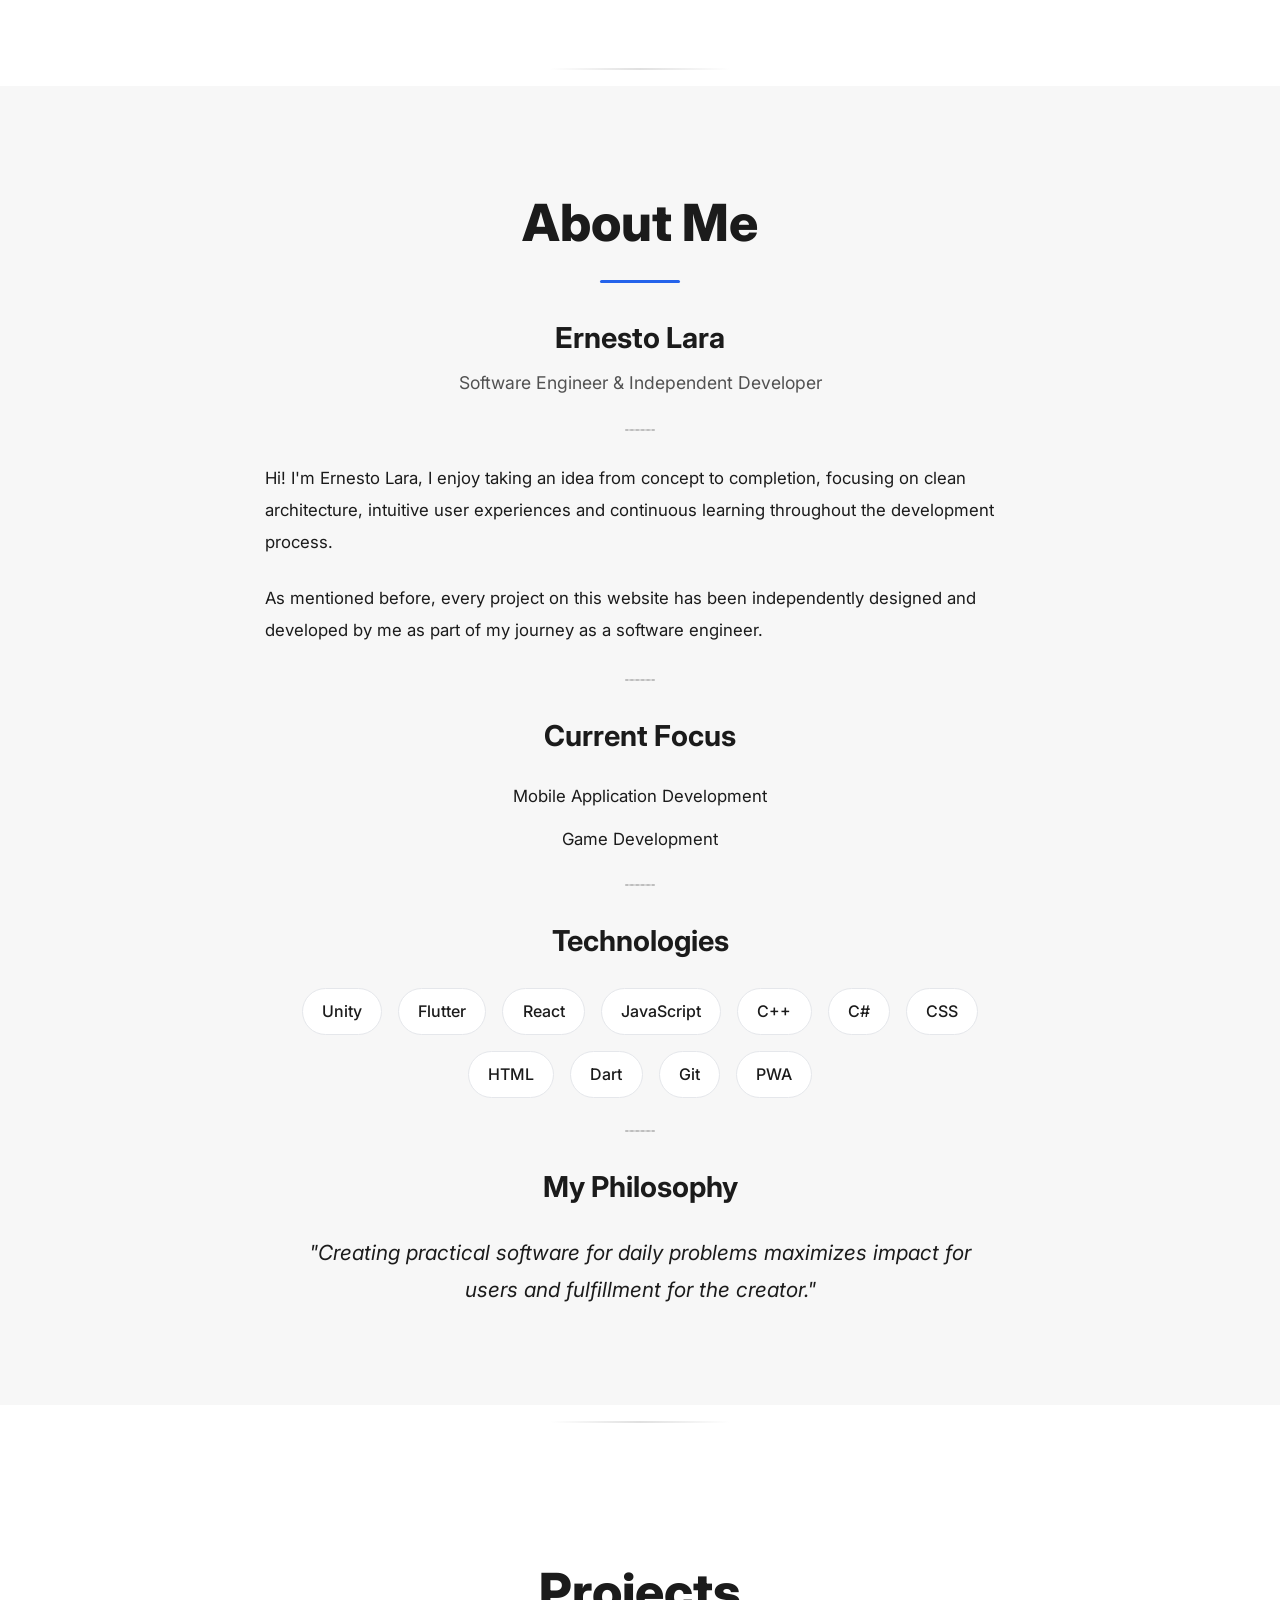
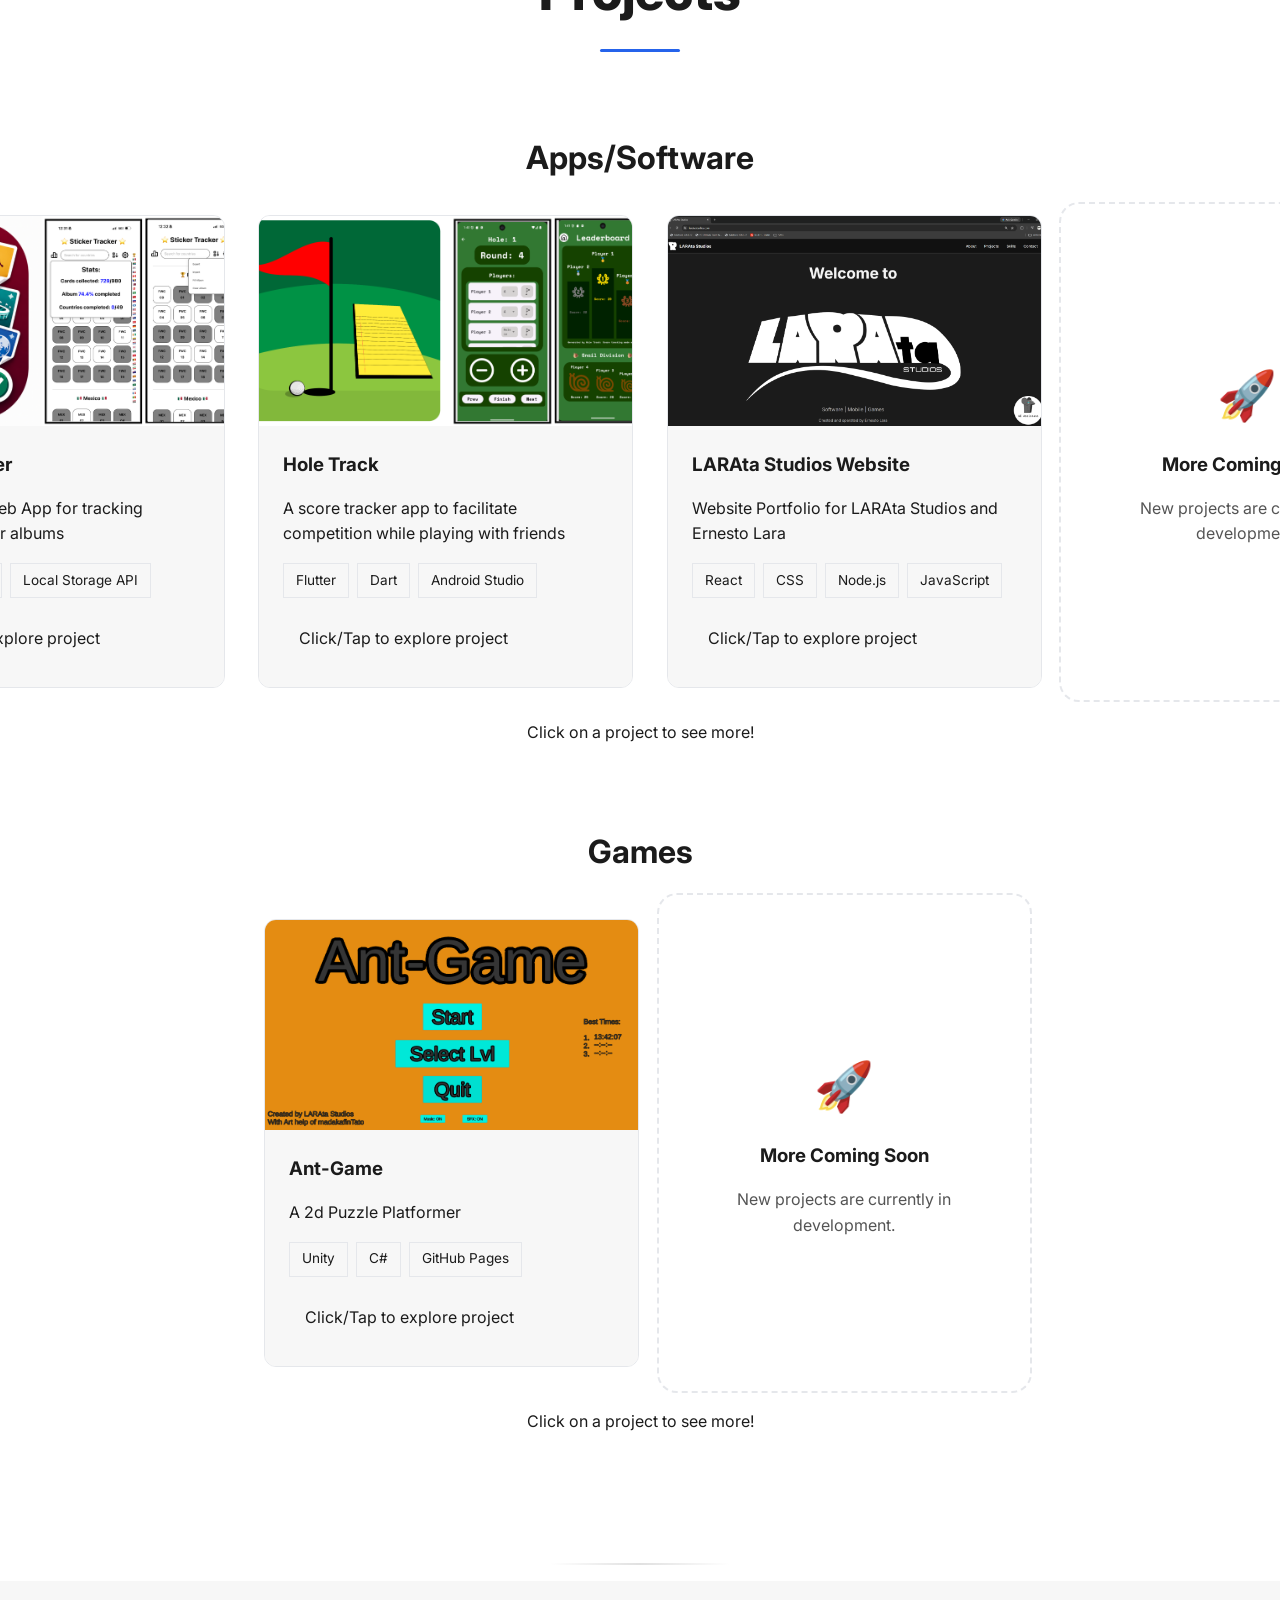
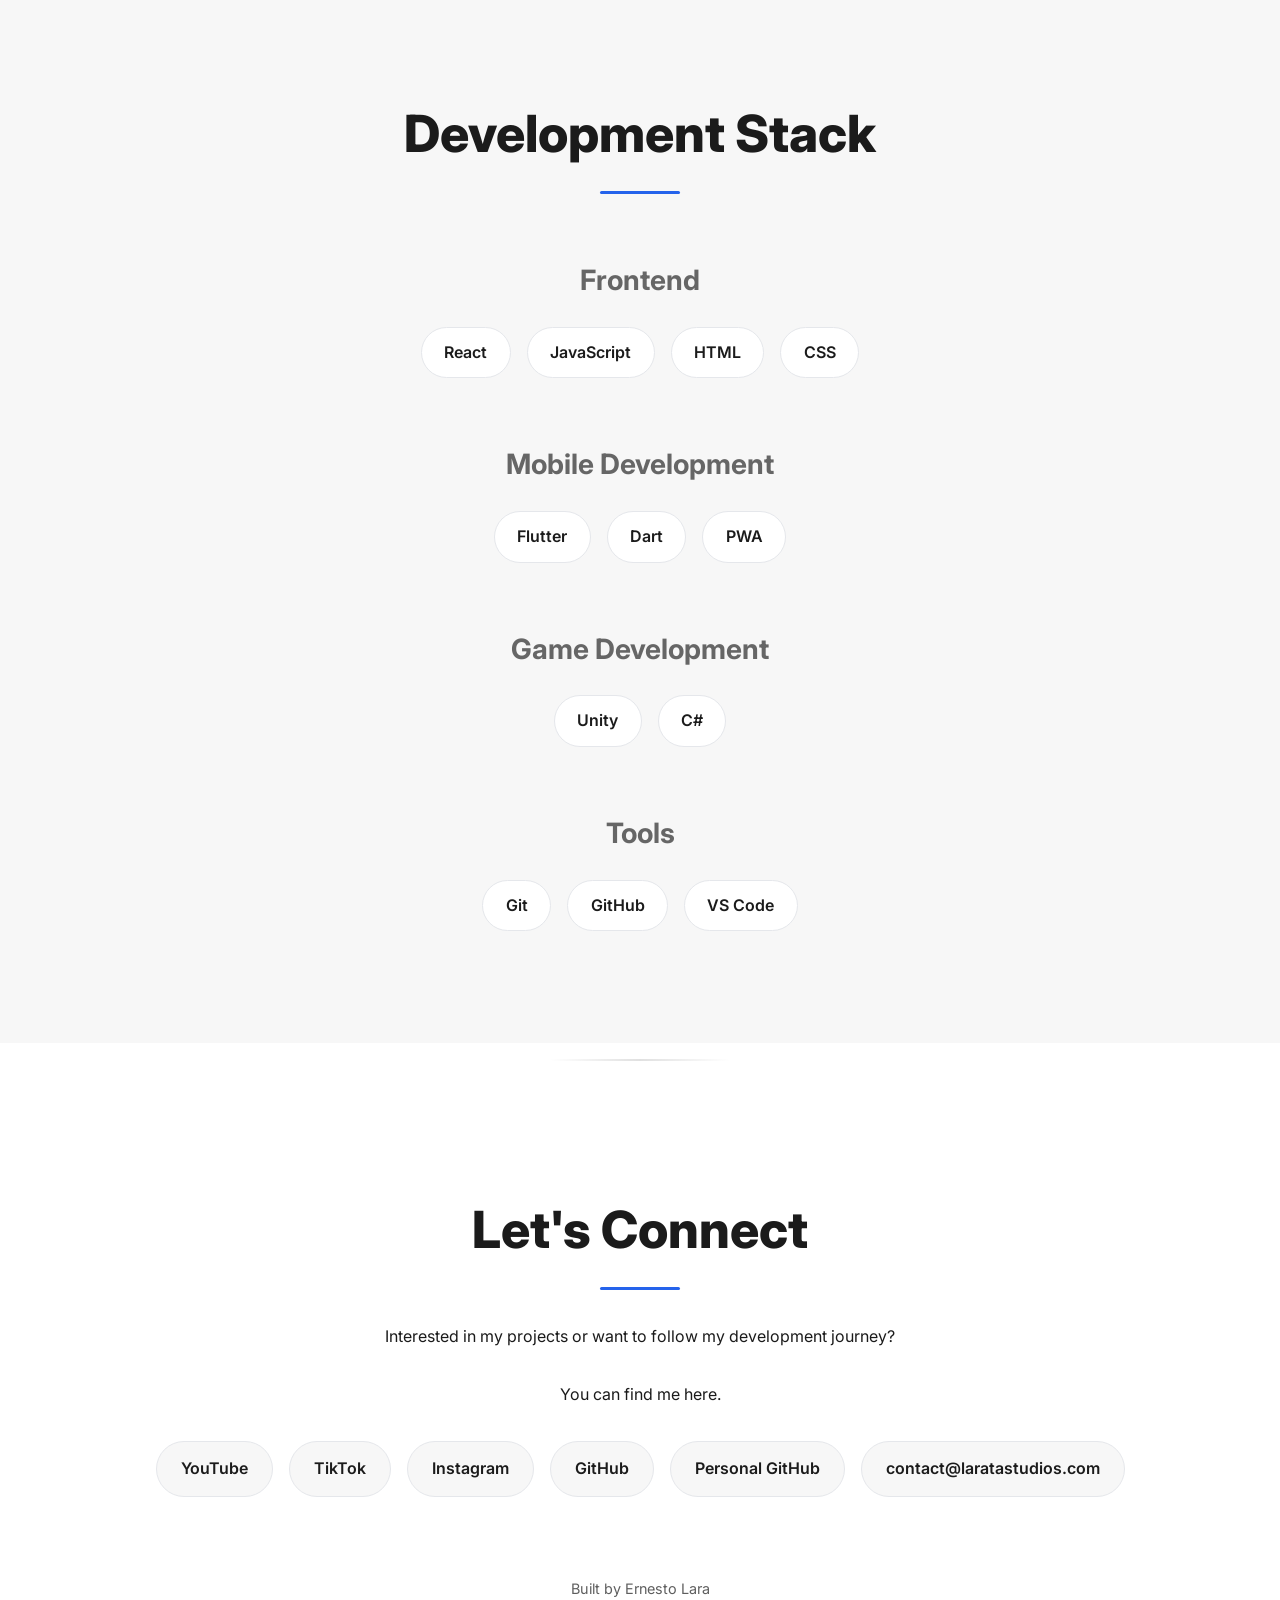
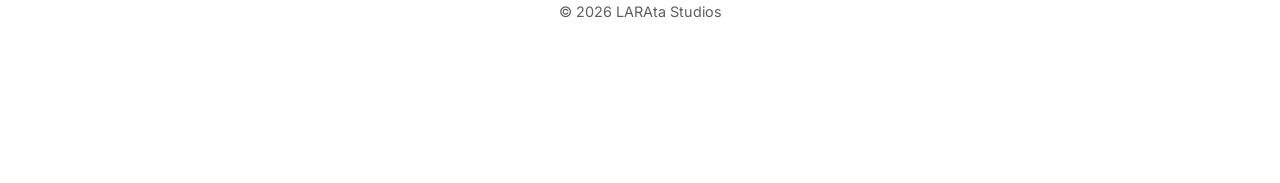
==== commit fcc386c9: "Final v_2.0" ====
--- a/index.html
+++ b/index.html
@@ -13,8 +13,8 @@
     <link rel="icon" type="image/png" href="/favicon3.png" />
     <meta name="viewport" content="width=device-width, initial-scale=1.0" />
     <title>LARAta Studios</title>
-    <script type="module" crossorigin src="/assets/index-DReFy191.js"></script>
-    <link rel="stylesheet" crossorigin href="/assets/index-CR5Vaqlk.css">
+    <script type="module" crossorigin src="/assets/index-C_4VLqph.js"></script>
+    <link rel="stylesheet" crossorigin href="/assets/index-B5MIjVb3.css">
   </head>
   <body>
     <div id="root"></div>
--- a/assets/index-B5MIjVb3.css
+++ b/assets/index-B5MIjVb3.css
@@ -0,0 +1 @@
+:root{--font-family:"Inter", -apple-system, BlinkMacSystemFont, "Segoe UI", sans-serif;--bg:#fff;--surface:#f7f7f7;--text:#1b1b1b;--text-secondary:#666;--accent:#2563eb;--accent-hover:#1d4ed8;--border:#e5e7eb;--section-divider:#0000001f;--max-width:1200px;--section-padding:6rem;--radius-sm:8px;--radius-md:12px;--radius-lg:20px;--shadow-sm:0 2px 8px #0000000d;--shadow-md:0 6px 18px #00000014;--transition:.25s ease;--filter:none}@media (width<=1024px){:root{font-size:16px}}@media (prefers-color-scheme:dark){:root{--bg:#111;--surface:#1b1b1b;--text:#f4f4f4;--text-secondary:#b5b5b5;--accent:#4f8cff;--accent-hover:#79a6ff;--border:#fff;--filter:invert(1);--section-divider:#ffffff1f}}*,:before,:after{box-sizing:border-box;margin:0;padding:0}html{scroll-behavior:smooth}body{font-family:var(--font-family);background:var(--bg);color:var(--text);text-rendering:optimizelegibility;-webkit-font-smoothing:antialiased;-moz-osx-font-smoothing:grayscale;line-height:1.6}img{max-width:100%;display:block}a{color:inherit;text-decoration:none}button{font:inherit;cursor:pointer;background:0 0;border:none}ul,ol{list-style:none}section{padding:var(--section-padding) 0}.container{width:95%;margin:12px auto}body.menu-open{overflow:hidden}.page-section{padding:7rem 2rem}.page-section>*{max-width:1200px;margin-left:auto;margin-right:auto}.page-section-alt{background:var(--surface)}.section-title{text-align:center;font-size:clamp(2rem,4vw,3.5rem);font-weight:800}.section-title:after{content:"";background:var(--accent);border-radius:999px;width:80px;height:3px;margin:1rem auto 0;display:block}.studio-logo{border-radius:12px}.navbar{-webkit-backdrop-filter:blur(10px);backdrop-filter:blur(10px);background:var(--bg);border-bottom:1px solid var(--border);z-index:1000;padding-top:1px;position:sticky;top:0}.navbar-container{justify-content:space-between;align-items:center;display:flex}.navbar-brand{align-items:center;gap:.75rem;display:flex}.navbar-brand:hover{color:var(--accent)}.navbar-brand img{filter:var(--filter);cursor:pointer;width:34px;height:34px}.navbar-brand span{cursor:pointer;font-size:1.1rem;font-weight:700}.navbar-links{display:none}.navbar-links a,button{transition:var(--transition);color:var(--text)}.navbar-links a:hover,button:hover{color:var(--accent)}.menu-btn{display:block}.menu-btn img{filter:var(--filter)}.mobile-menu{background:var(--bg);z-index:1000;flex-direction:column;justify-content:center;align-items:center;gap:2rem;display:flex;position:fixed;inset:0;overflow-y:auto}.close-button{font-size:2rem;position:absolute;top:2rem;right:2rem}.mobile-menu a,.a-btn{color:var(--text);font-size:1.5rem;text-decoration:none}@media (width>=768px){.navbar-links{gap:2rem;display:flex}.menu-btn{display:none}}.hero{min-height:calc(100vh - var(--navbar-height));flex-direction:column;align-items:center;display:flex}.hero-container{text-align:center;flex-direction:column;justify-content:center;align-items:center;gap:1rem;display:flex}.logo-img{border:0px solid var(--border);width:100%;filter:var(--filter);border-radius:12px;justify-content:center;align-items:center;padding-top:100px;display:flex}.hero-title{font-size:2.5rem;font-weight:700}.tagline{color:var(--text-secondary);font-size:1.3rem}.hero-owner{color:var(--text-secondary)}.hero-btns{gap:3rem;margin-top:1rem;display:flex}.hero-btns button{color:var(--text);border-radius:var(--radius-md);border:1px solid var(--border);transition:var(--transition);cursor:default;padding:.8rem 1.5rem}@media (width>=768px){.logo-img{width:900px}.hero-title{font-size:4rem}}.about{flex-direction:column;align-items:center;max-width:100%;margin:0 auto;padding:6rem 2rem;display:flex}.about-title{text-align:center;font-size:clamp(2.5rem,5vw,4rem);font-weight:800}.section-divider{border:1px dashed var(--section-divider);background:var(--section-divider);border-radius:999px;width:30px;height:0;margin:2rem 0}.about-intro{flex-direction:column;align-items:center;gap:.5rem;display:flex}.about-intro h3{margin-top:2rem;font-size:1.8rem;font-weight:700}.about-subtitle{opacity:.75;text-align:center;font-size:1.1rem}.about-content{flex-direction:column;gap:1.5rem;max-width:750px;display:flex}.about-content p{text-align:left;font-size:1.05rem;line-height:1.9}.about-group{flex-direction:column;align-items:center;gap:1.5rem;display:flex}.about-group h3{font-size:1.8rem;font-weight:700}.about-list{text-align:center;flex-direction:column;gap:1rem;padding:0;list-style:none;display:flex}.about-list li{font-size:1.05rem}.tech-list{flex-wrap:wrap;justify-content:center;gap:1rem;max-width:700px;display:flex}.tech-list span{border:1px solid var(--border);background:var(--bg);border-radius:999px;padding:.6rem 1.2rem;font-weight:500}.about-group blockquote{text-align:center;max-width:700px;font-size:1.3rem;font-style:italic;line-height:1.8}@media (width<=768px){.about{padding:4rem 1.5rem}.about-content{text-align:left}.tech-list{gap:.75rem}}.skills{flex-direction:column;align-items:center;gap:4rem;display:flex}.skill-category{flex-direction:column;align-items:center;gap:1.5rem;display:flex}.skill-category h3{color:var(--text-secondary);font-size:1.75rem;font-weight:700}.skill-list{flex-wrap:wrap;justify-content:center;gap:1rem;max-width:900px;display:flex}.skill-list span{border:1px solid var(--border);background:var(--bg);border-radius:999px;padding:.75rem 1.4rem;font-weight:600;transition:all .2s}.skill-list span:hover{border-color:var(--accent);transform:translateY(-2px)}@media (width<=768px){.skills{gap:3rem}.skill-list{gap:.75rem}}.project-card{border:1px solid var(--border);border-radius:var(--radius-md);cursor:pointer;flex-direction:column;margin:1rem;transition:all .2s;display:flex;overflow:hidden}.project-card:hover{transform:translateY(-6px)}.project-image{aspect-ratio:16/9;object-fit:cover;width:100%}.project-content{background:var(--surface);flex-direction:column;gap:1rem;padding:1.5rem;display:flex}.project-technologies{flex-wrap:wrap;gap:.5rem;display:flex}.project-technologies span{border:1px solid var(--border);padding:.35rem .75rem;font-size:.85rem}.project-btn{border-radius:var(--radius-md);border:0px solid var(--border);align-self:flex-start;padding:.75rem 1rem}.coming-soon-card{aspect-ratio:3/4;border:2px dashed var(--border);border-radius:20px;flex-direction:column;flex-shrink:0;justify-content:center;align-items:center;gap:1rem;width:350px;transition:all .25s;display:flex}.coming-soon-icon{font-size:3rem}.coming-soon-card-h3{text-align:center}.coming-soon-card-p{text-align:center;opacity:.75;max-width:220px}.coming-soon-card:hover{transform:translateY(-4px)}.projects-section{flex-direction:column;gap:5rem;display:flex}.projects-category{flex-direction:column;justify-content:center;align-items:center;gap:0;width:100%;display:flex}.mobile{text-align:center;display:none}.not-mobile{text-align:center}.projects-category-h3{text-align:center;font-size:2rem;font-weight:700}.projects-wraper{width:1620px;overflow:hidden}.projects-carousel{scroll-behavior:smooth;scroll-snap-type:x proximity;scrollbar-width:none;justify-content:center;align-items:center;gap:.1rem;max-width:1800px;padding:1rem;display:flex;overflow:auto hidden}.projects-carousel>*{scroll-snap-align:start;flex:0 0 375px}@media (width<=768px){.mobile{text-align:center;display:block}.not-mobile{display:none}.projects-carousel{justify-content:left;width:100%}.projects-wraper{width:100%;overflow:hidden}.projects-carousel>*{flex:0 0 375px}}.connect{flex-direction:column;align-items:center;gap:2rem;display:flex}.connect-description{text-align:center;max-width:650px;line-height:1.8}.connect-links{flex-wrap:wrap;justify-content:center;gap:1rem;display:flex}.connect-links a{color:var(--text);background:var(--surface);border:1px solid var(--border);border-radius:999px;padding:.9rem 1.5rem;font-weight:600;text-decoration:none;transition:all .2s}.connect-links a:hover{border-color:var(--accent);transform:translateY(-2px)}.footer{text-align:center;opacity:.7;padding:3rem 2rem;font-size:.9rem}@media (width<=768px){.connect-links{flex-direction:column;width:100%;max-width:350px}.connect-links a{text-align:center}}.studio{text-align:center}.studio p{margin-top:4rem;max-width:700px;margin-inline:auto;line-height:1.8}.page-divider{justify-content:center;align-items:center;padding:1rem 0;display:flex}.page-divider:before{content:"";background:linear-gradient(to right, transparent, var(--section-divider),transparent);border-radius:999px;width:180px;height:2px}.chat-btn{cursor:pointer;z-index:1001;background:#fff;border:2px solid #f7f6f6;border-radius:50%;flex-direction:column;align-items:center;width:120px;height:120px;display:flex;position:fixed;bottom:10px;right:20px;box-shadow:0 4px 15px #0003}.chat-btn:hover{transform:translateY(-6px)}.chat-btn img{width:84px;height:84px;margin-top:4px;padding:0}@media (width<=600px){.chat-btn{width:104px;height:104px}.chat-btn img{width:72px;height:72px}}.chatbox{z-index:1000;background:#fff;border-radius:16px;flex-direction:column;width:380px;height:550px;display:flex;position:fixed;bottom:155px;right:20px;overflow:hidden;box-shadow:0 8px 30px #00000026}.chat-header{color:#fff;background:#222;border-bottom:1px solid #ddd;justify-content:space-between;padding:1rem;font-weight:700;display:flex}.chat-header button{color:#fff}.chat-header button:hover{color:var(--accent)}.chat-messages{overscroll-behavior:contain;flex-direction:column;flex:1;gap:.75rem;padding:1rem;display:flex;overflow-y:auto}@media (width<=600px){.chatbox{width:calc(100vw - 20px);height:75vh;bottom:130px;left:10px;right:10px}}.msg-container{word-wrap:break-word;border-radius:16px;max-width:75%;padding:.75rem 1rem;line-height:1.4}.msg-container p{white-space:pre-wrap}.msg-container.user{color:#fff;background:#0078ff;align-self:flex-end}.msg-container.assistant{color:#222;background:#f1f1f1;align-self:flex-start}@media (width<=600px){.msg-container{max-width:85%}}.input-container{color:#fff;border-top:1px solid #ddd;gap:.5rem;padding:1rem;display:flex}.chat-input{border:1px solid #ccc;border-radius:10px;outline:none;flex:1;padding:.75rem;font-size:1rem}.chat-input:focus{border-color:#0078ff}.chat-send-btn{color:#fff;cursor:pointer;background:#0078ff;border:none;border-radius:10px;padding:.75rem 1rem;transition:all .2s}.chat-send-btn:hover{opacity:.9}.chat-send-btn:disabled{opacity:.6;cursor:not-allowed}@keyframes bounce{0%,80%,to{transform:translateY(0)}40%{transform:translateY(-5px)}}.typing-indicator{background:#f1f1f1;border-radius:16px;align-self:flex-start;gap:.3rem;width:fit-content;padding:.75rem 1rem;display:flex}.typing-indicator span{background:#777;border-radius:50%;width:8px;height:8px;animation:1.2s infinite bounce}.typing-indicator span:nth-child(2){animation-delay:.2s}.typing-indicator span:nth-child(3){animation-delay:.4s}.p-subtitle{max-width:95%;color:var(--text-secondary);text-align:left;text-align:center;margin-bottom:2rem;line-height:1.7}.main-btns{color:var(--text);border:1px solid var(--border);background-color:#00f;border-radius:12px;margin-right:12px;padding:8px}.main-container{flex-direction:column;justify-content:center;display:flex}.src-code{text-align:center;color:var(--text-secondary);margin-bottom:5rem}.main-container h1{text-align:center;margin-top:6rem;margin-bottom:2rem;font-size:2rem}.main-container h1:after{content:"";background:var(--accent);border-radius:999px;width:70px;height:3px;margin:.8rem auto 0;display:block}.main-title{text-align:center;white-space:nowrap;margin-top:12px;font-size:clamp(2.5rem,6vw,5rem);font-weight:800}@media (width<=764px){.main-container h1{font-size:1.5rem}.main-title{font-size:clamp(2.5rem,6vw,5rem)}}@media (width>=1200px){.src-code{margin-left:360px;margin-right:360px}}.project-section-ul{text-align:center;flex-direction:column;align-items:center;gap:1rem;list-style:none;display:flex}.project-section-ul li{color:var(--text-secondary);font-size:1.05rem;line-height:1.7}.design-container{flex-direction:column;justify-content:center;align-items:center;margin:0 12px;display:flex}.decision-container h3{text-align:center;margin-bottom:.5rem;font-weight:500}.design-container p{max-width:950px;color:var(--text-secondary);text-align:left;margin-bottom:2rem;line-height:1.7}@media (width>=4400px){.design-container{margin-left:360px;margin-right:360px}}.challenges-container ul{text-align:left;flex-direction:column;gap:1.5rem;display:flex}.challenges-container li{color:var(--text-secondary);line-height:1.8rem}.challenges-container strong{color:red}@media (width>=1200px){.challenges-container ul{margin-left:320px;margin-right:320px}}.back-btn{z-index:1000;border:1px solid var(--border);background:var(--surface);color:var(--text);cursor:pointer;border-radius:999px;padding:.8rem 1.2rem;transition:all .2s;position:fixed;bottom:1.5rem;left:1.5rem;box-shadow:0 8px 20px #00000026}.back-btn:hover{transform:translate(-2px)}@media (width<=768px){.back-btn{padding:.75rem 1rem;font-size:.9rem;bottom:1rem;left:1rem}}.project-gallery{margin:1rem 0}.gallery-container{justify-content:center;align-items:center;gap:1rem;display:flex}.gallery-img-container{border:1px solid var(--border);border-radius:16px;justify-content:center;align-items:center;width:1200px;min-height:500px;max-height:75vh;padding:1rem;display:flex;overflow:hidden}.gallery-image{object-fit:contain;-webkit-user-select:none;user-select:none;width:auto;max-width:100%;height:auto;max-height:70vh}.gallery-arrow{width:64px;height:64px;color:var(--text);border:0px solid var(--border);background:var(--bg);cursor:pointer;border-radius:50%;font-size:1.25rem;transition:all .2s}.arrow-img{width:64px;height:64px;filter:var(--filter)}.gallery-arrow:hover{transform:scale(1.1)}.gallery-indicators{justify-content:center;gap:.75rem;margin-top:1.5rem;display:flex}.gallery-dot{cursor:pointer;opacity:.35;background:var(--text);border:none;border-radius:50%;width:12px;height:12px;transition:all .2s}.gallery-dot.active{opacity:1;transform:scale(1.3)}@media (width<=768px){.gallery-container{gap:.5rem}.gallery-img-container{min-height:350px;max-height:60hv;flex:1;padding:.5rem}.gallery-arrow{width:40px;height:40px}}.project-links{flex-wrap:wrap;justify-content:center;align-items:center;gap:1rem;margin:0 0;display:flex}.project-button{cursor:pointer;border:2px solid #0000;border-radius:999px;padding:.9rem 1.6rem;font-weight:600;text-decoration:none;transition:all .2s}.project-button.primary{background:var(--accent);color:#fff}.project-button.primary:hover{opacity:.92;transform:translateY(-2px)}.project-button.secondary{color:var(--text);border:2px solid var(--border);background:0 0}.project-button.secondary:hover{background:var(--surface);transform:translateY(-2px)}@media (width<=768px){.project-links{flex-direction:column;align-items:stretch}.project-button{text-align:center}}
